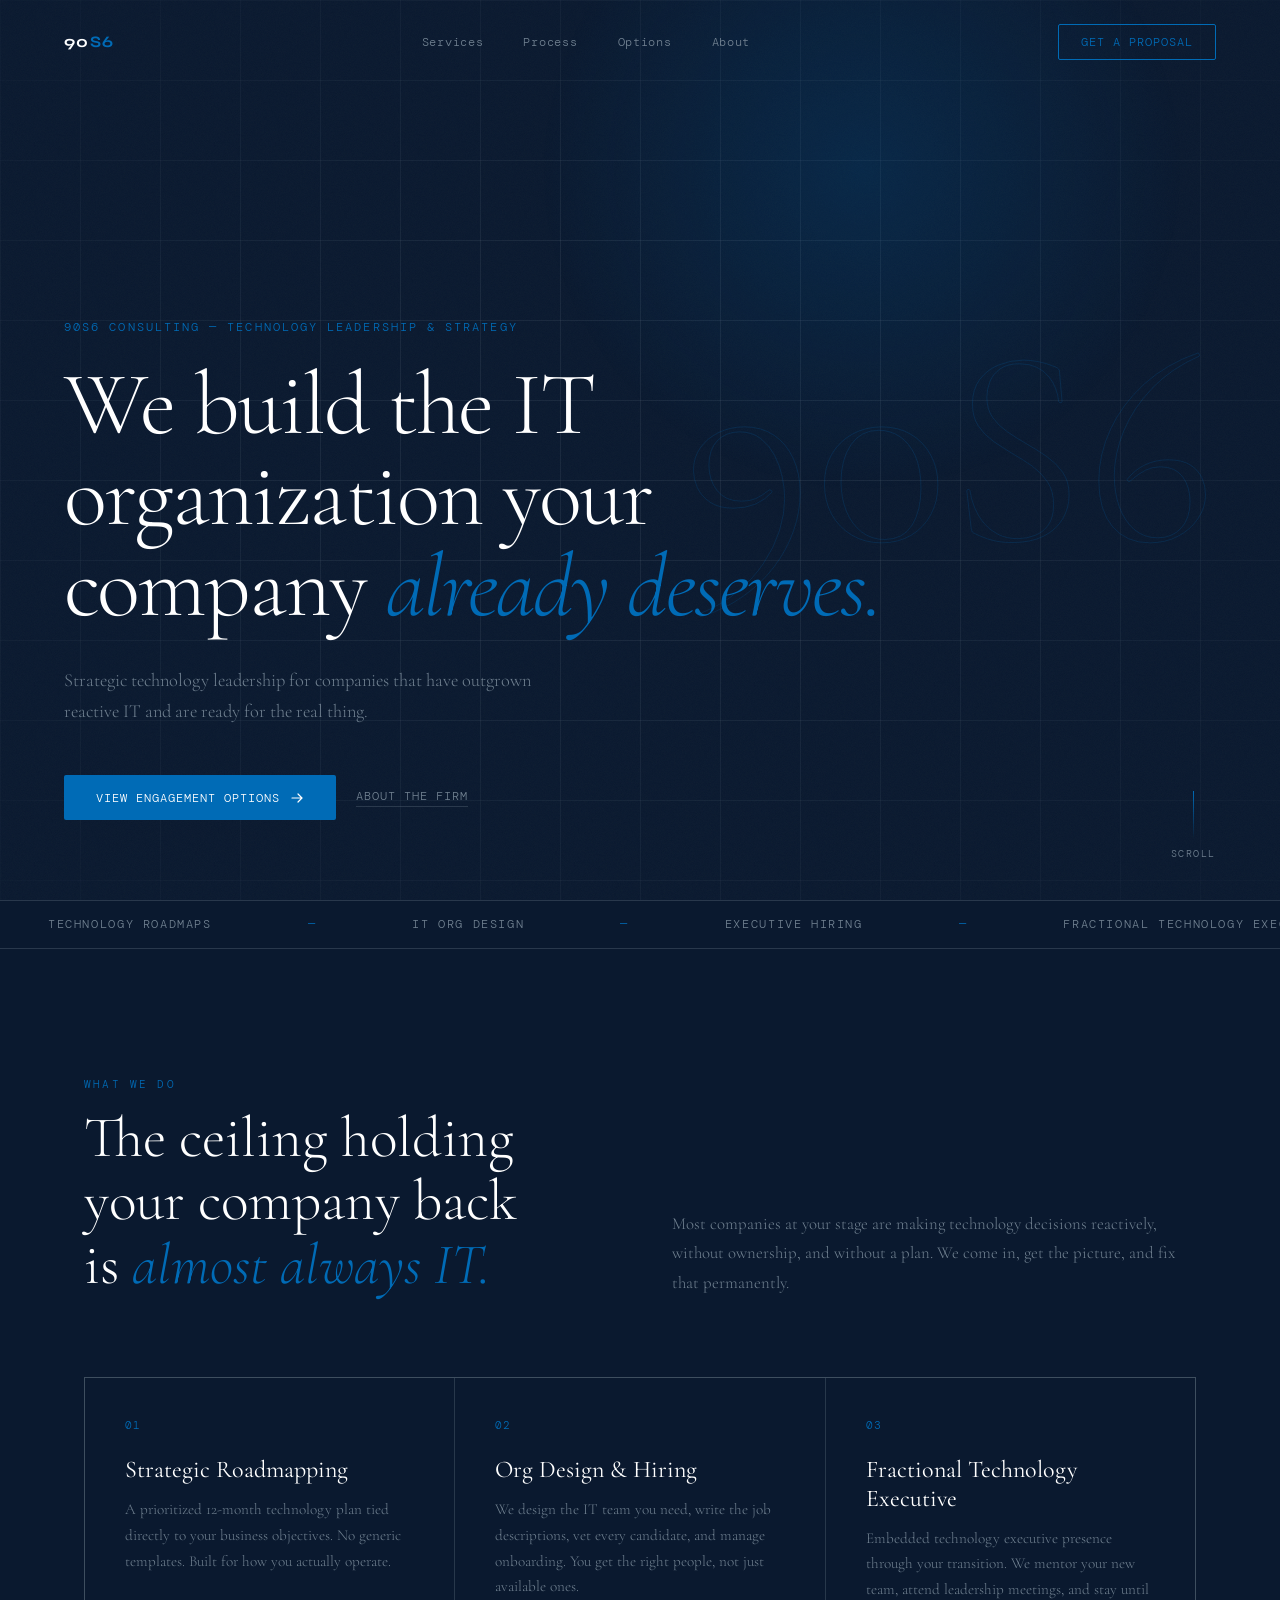
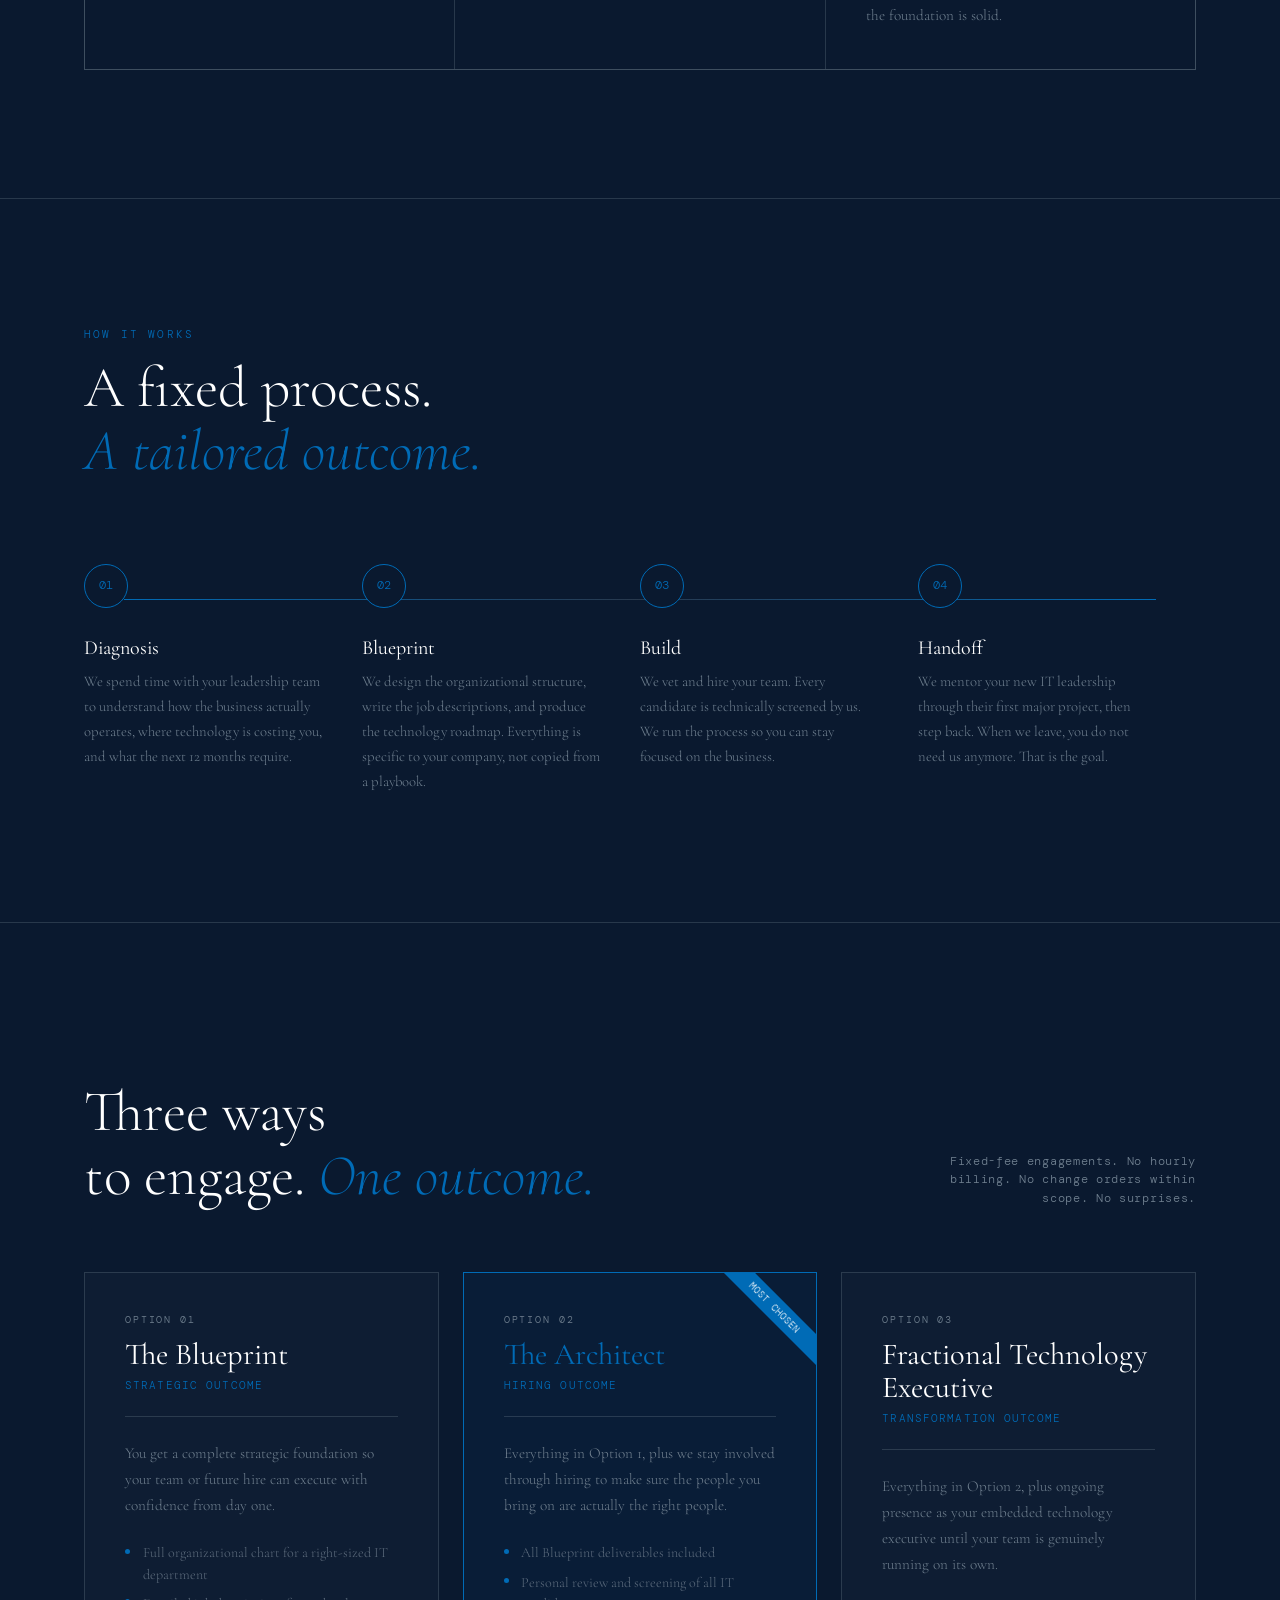
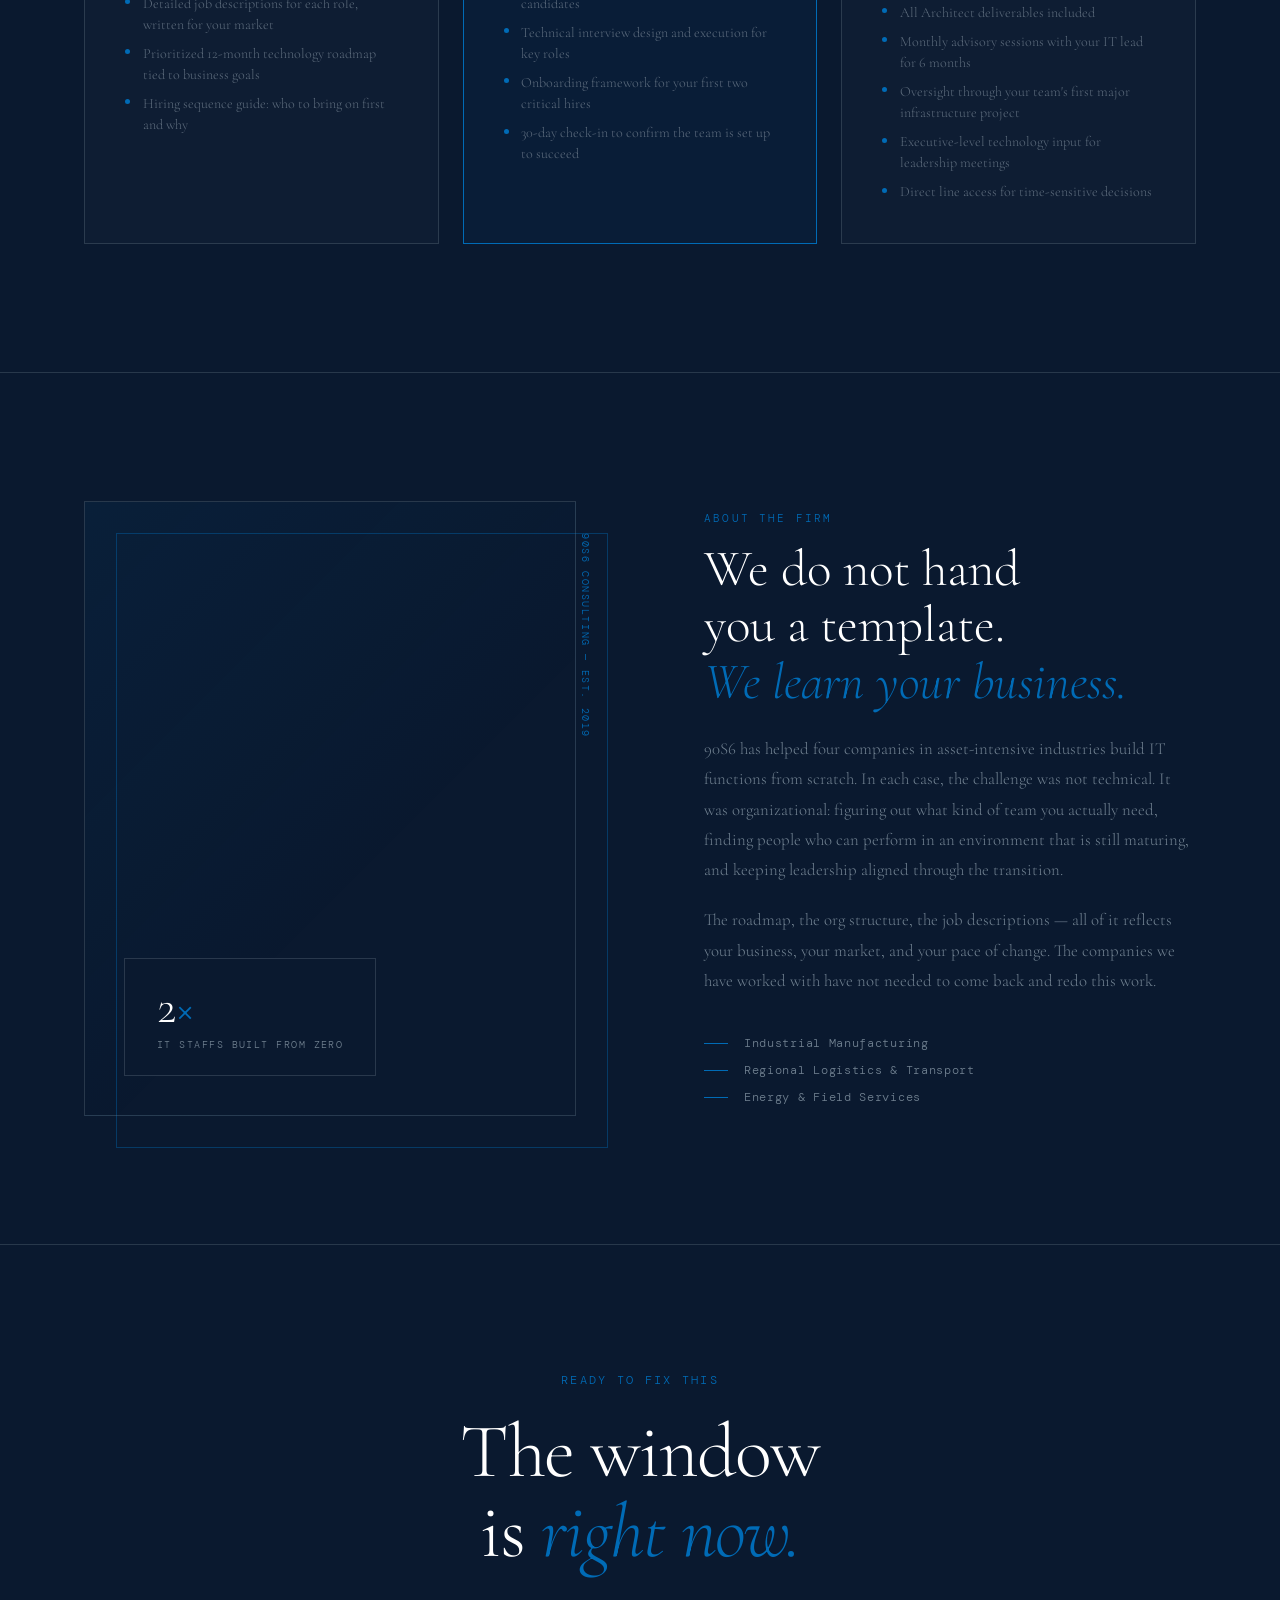
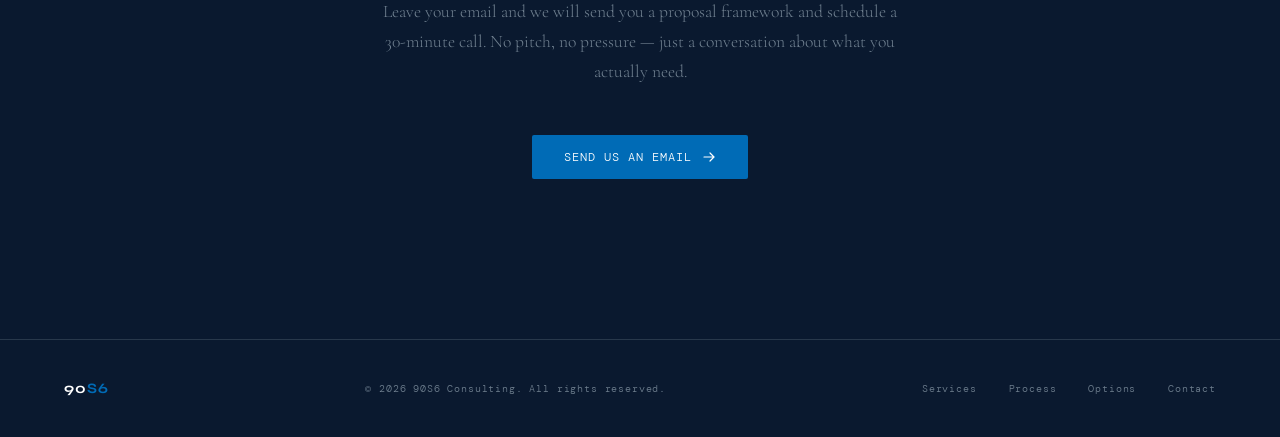
==== index.html @ fb2ef3ec "Refactor titles and fix meta tag URL Updated references from 'Fractional CTO' to 'Fractional Technol" ====
<!DOCTYPE html>

<!--
<html>
  <head>
    <meta http-equiv="refresh" content="0; url=httpsƒ://peter.zaffina.net" />
    <link rel="canonical" href="https://peter.zaffina.net" />
  </head>

-->

<html lang="en">
<head>
<meta charset="UTF-8">
<meta name="viewport" content="width=device-width, initial-scale=1.0">
<title>90S6 Consulting — Technology Leadership & Strategy</title>
<link rel="preconnect" href="https://fonts.googleapis.com">
<link href="https://fonts.googleapis.com/css2?family=Cormorant+Garamond:ital,wght@0,300;0,400;0,500;0,600;1,300;1,400&family=DM+Mono:wght@300;400&family=Syne:wght@400;500;700;800&display=swap" rel="stylesheet">
<style>
/* ── TOKENS ──────────────────────────────────────────────────────── */
:root {
  --midnight:   #0A192F;
  --midnight80: rgba(10,25,47,0.8);
  --honolulu:   #006BB6;
  --honolulu40: rgba(0,107,182,0.4);
  --honolulu15: rgba(0,107,182,0.15);
  --slate:      #708090;
  --slate30:    rgba(112,128,144,0.3);
  --slate15:    rgba(112,128,144,0.15);
  --cloud:      #F5F7FA;
  --white:      #FFFFFF;

  --ff-display: 'Cormorant Garamond', Georgia, serif;
  --ff-ui:      'Syne', sans-serif;
  --ff-mono:    'DM Mono', monospace;

  --easing: cubic-bezier(0.16, 1, 0.3, 1);
  --dur:    0.7s;
}

/* ── RESET ───────────────────────────────────────────────────────── */
*, *::before, *::after { box-sizing: border-box; margin: 0; padding: 0; }
html { scroll-behavior: smooth; font-size: 16px; }
body {
  background: var(--midnight);
  color: var(--cloud);
  font-family: var(--ff-display);
  font-weight: 300;
  overflow-x: hidden;
}
a { color: inherit; text-decoration: none; }
img { display: block; max-width: 100%; }



/* ── NOISE OVERLAY ───────────────────────────────────────────────── */
.noise {
  position: fixed; inset: 0; z-index: 1;
  pointer-events: none;
  opacity: 0.035;
  background-image: url("data:image/svg+xml,%3Csvg viewBox='0 0 256 256' xmlns='http://www.w3.org/2000/svg'%3E%3Cfilter id='n'%3E%3CfeTurbulence type='fractalNoise' baseFrequency='0.9' numOctaves='4' stitchTiles='stitch'/%3E%3C/filter%3E%3Crect width='100%25' height='100%25' filter='url(%23n)'/%3E%3C/svg%3E");
  background-size: 180px;
}

/* ── NAV ─────────────────────────────────────────────────────────── */
nav {
  position: fixed; top: 0; left: 0; right: 0; z-index: 100;
  display: flex; align-items: center; justify-content: space-between;
  padding: 1.5rem 4rem;
  border-bottom: 1px solid transparent;
  transition: background 0.4s, border-color 0.4s, padding 0.4s;
}
nav.scrolled {
  background: rgba(10,25,47,0.95);
  border-color: var(--slate30);
  padding: 1rem 4rem;
  backdrop-filter: blur(12px);
}
.nav-logo {
  font-family: var(--ff-ui);
  font-weight: 700;
  font-size: 1rem;
  letter-spacing: 0.08em;
  color: var(--white);
}
.nav-logo span { color: var(--honolulu); }
.nav-links {
  display: flex; gap: 2.5rem; list-style: none;
  font-family: var(--ff-mono);
  font-size: 0.75rem;
  letter-spacing: 0.06em;
  color: var(--slate);
}
.nav-links a { transition: color 0.2s; }
.nav-links a:hover { color: var(--white); }
.nav-cta {
  font-family: var(--ff-mono);
  font-size: 0.75rem;
  letter-spacing: 0.08em;
  padding: 0.55rem 1.4rem;
  border: 1px solid var(--honolulu);
  color: var(--honolulu);
  border-radius: 2px;
  transition: background 0.2s, color 0.2s;
  
}
.nav-cta:hover { background: var(--honolulu); color: var(--white); }

/* ── HERO ────────────────────────────────────────────────────────── */
#hero {
  position: relative;
  min-height: 100vh;
  display: flex; flex-direction: column;
  justify-content: flex-end;
  padding: 6rem 4rem 5rem;
  overflow: hidden;
}

.hero-grid {
  position: absolute; inset: 0;
  background-image:
    linear-gradient(var(--slate15) 1px, transparent 1px),
    linear-gradient(90deg, var(--slate15) 1px, transparent 1px);
  background-size: 80px 80px;
  mask-image: radial-gradient(ellipse 80% 80% at 50% 50%, black 30%, transparent 100%);
}

.hero-glow {
  position: absolute;
  top: -20%; left: 40%;
  width: 700px; height: 700px;
  background: radial-gradient(circle, rgba(0,107,182,0.18) 0%, transparent 65%);
  pointer-events: none;
}

.hero-number {
  position: absolute;
  top: 50%; right: 4rem;
  transform: translateY(-50%);
  font-family: var(--ff-display);
  font-size: clamp(160px, 22vw, 320px);
  font-weight: 300;
  color: transparent;
  -webkit-text-stroke: 1px rgba(0,107,182,0.2);
  line-height: 1;
  pointer-events: none;
  user-select: none;
}

.hero-tag {
  font-family: var(--ff-mono);
  font-size: 0.72rem;
  letter-spacing: 0.18em;
  color: var(--honolulu);
  margin-bottom: 1.5rem;
  opacity: 0;
  animation: fadeUp 1s var(--easing) 0.2s forwards;
}

.hero-headline {
  font-family: var(--ff-display);
  font-size: clamp(3.2rem, 7vw, 6.5rem);
  font-weight: 300;
  line-height: 1.02;
  letter-spacing: -0.02em;
  color: var(--white);
  max-width: 900px;
  opacity: 0;
  animation: fadeUp 1s var(--easing) 0.4s forwards;
}
.hero-headline em { font-style: italic; color: var(--honolulu); }

.hero-sub {
  margin-top: 2rem;
  font-family: var(--ff-display);
  font-size: 1.15rem;
  font-weight: 300;
  color: var(--slate);
  max-width: 480px;
  line-height: 1.7;
  opacity: 0;
  animation: fadeUp 1s var(--easing) 0.6s forwards;
}

.hero-actions {
  margin-top: 3rem;
  display: flex; gap: 1.25rem; align-items: center;
  opacity: 0;
  animation: fadeUp 1s var(--easing) 0.8s forwards;
}

.btn-primary {
  display: inline-flex; align-items: center; gap: 0.6rem;
  background: var(--honolulu);
  color: var(--white);
  font-family: var(--ff-mono);
  font-size: 0.78rem;
  letter-spacing: 0.08em;
  padding: 0.9rem 2rem;
  border-radius: 2px;
  transition: background 0.2s, transform 0.2s;
  
}
.btn-primary:hover { background: #0080d6; transform: translateY(-1px); }
.btn-secondary {
  font-family: var(--ff-mono);
  font-size: 0.78rem;
  letter-spacing: 0.08em;
  color: var(--slate);
  border-bottom: 1px solid var(--slate30);
  padding-bottom: 2px;
  transition: color 0.2s, border-color 0.2s;
  
}
.btn-secondary:hover { color: var(--white); border-color: var(--white); }

.hero-scroll {
  position: absolute;
  bottom: 2.5rem; right: 4rem;
  display: flex; flex-direction: column; align-items: center; gap: 0.5rem;
  font-family: var(--ff-mono);
  font-size: 0.65rem;
  letter-spacing: 0.15em;
  color: var(--slate);
  opacity: 0;
  animation: fadeUp 1s var(--easing) 1.2s forwards;
}
.scroll-line {
  width: 1px; height: 48px;
  background: linear-gradient(to bottom, var(--honolulu), transparent);
  animation: scrollPulse 2s ease-in-out infinite;
}

/* ── MARQUEE ─────────────────────────────────────────────────────── */
.marquee-section {
  border-top: 1px solid var(--slate30);
  border-bottom: 1px solid var(--slate30);
  overflow: hidden;
  padding: 1rem 0;
}
.marquee-track {
  display: flex; gap: 0;
  white-space: nowrap;
  animation: marquee 28s linear infinite;
}
.marquee-track span {
  font-family: var(--ff-mono);
  font-size: 0.72rem;
  letter-spacing: 0.14em;
  color: var(--slate);
  padding: 0 3rem;
}
.marquee-track span.accent { color: var(--honolulu); }

/* ── SECTIONS SHARED ─────────────────────────────────────────────── */
section { position: relative; z-index: 2; }
.container { max-width: 1240px; margin: 0 auto; padding: 0 4rem; }

.section-label {
  font-family: var(--ff-mono);
  font-size: 0.68rem;
  letter-spacing: 0.2em;
  color: var(--honolulu);
  margin-bottom: 1rem;
}

/* ── WHAT WE DO ──────────────────────────────────────────────────── */
#services {
  padding: 8rem 0;
}
.services-header {
  display: grid;
  grid-template-columns: 1fr 1fr;
  gap: 4rem;
  align-items: end;
  margin-bottom: 5rem;
}
.services-title {
  font-family: var(--ff-display);
  font-size: clamp(2.4rem, 4.5vw, 3.8rem);
  font-weight: 300;
  line-height: 1.1;
  color: var(--white);
}
.services-title em { font-style: italic; color: var(--honolulu); }
.services-desc {
  font-size: 1.05rem;
  line-height: 1.75;
  color: var(--slate);
  align-self: end;
}

.services-grid {
  display: grid;
  grid-template-columns: repeat(3, 1fr);
  gap: 1px;
  background: var(--slate30);
  border: 1px solid var(--slate30);
}
.service-card {
  background: var(--midnight);
  padding: 2.5rem;
  position: relative;
  overflow: hidden;
  transition: background 0.3s;
}
.service-card::before {
  content: '';
  position: absolute; top: 0; left: 0; right: 0;
  height: 2px;
  background: var(--honolulu);
  transform: scaleX(0);
  transform-origin: left;
  transition: transform 0.4s var(--easing);
}
.service-card:hover::before { transform: scaleX(1); }
.service-card:hover { background: rgba(0,107,182,0.05); }
.service-num {
  font-family: var(--ff-mono);
  font-size: 0.68rem;
  color: var(--honolulu);
  letter-spacing: 0.1em;
  margin-bottom: 1.5rem;
}
.service-name {
  font-family: var(--ff-display);
  font-size: 1.5rem;
  font-weight: 400;
  color: var(--white);
  margin-bottom: 0.75rem;
  line-height: 1.2;
}
.service-desc {
  font-size: 0.95rem;
  line-height: 1.7;
  color: var(--slate);
}

/* ── HOW IT WORKS ────────────────────────────────────────────────── */
#process {
  padding: 8rem 0;
  border-top: 1px solid var(--slate30);
}
.process-header {
  margin-bottom: 5rem;
}
.process-title {
  font-family: var(--ff-display);
  font-size: clamp(2.4rem, 4.5vw, 3.8rem);
  font-weight: 300;
  color: var(--white);
  line-height: 1.1;
  max-width: 640px;
}
.process-title em { font-style: italic; color: var(--honolulu); }

.process-steps {
  display: grid;
  grid-template-columns: repeat(4, 1fr);
  gap: 0;
  position: relative;
}
.process-steps::before {
  content: '';
  position: absolute;
  top: 2.2rem; left: 2.5rem; right: 2.5rem;
  height: 1px;
  background: linear-gradient(90deg, var(--honolulu), var(--slate30), var(--honolulu));
  z-index: 0;
}
.step {
  padding: 0 2.5rem 0 0;
  position: relative;
  z-index: 1;
}
.step-dot {
  width: 44px; height: 44px;
  border-radius: 50%;
  border: 1px solid var(--honolulu);
  background: var(--midnight);
  display: flex; align-items: center; justify-content: center;
  font-family: var(--ff-mono);
  font-size: 0.72rem;
  color: var(--honolulu);
  margin-bottom: 1.75rem;
  transition: background 0.3s, color 0.3s;
}
.step:hover .step-dot { background: var(--honolulu); color: var(--white); }
.step-name {
  font-family: var(--ff-display);
  font-size: 1.25rem;
  font-weight: 400;
  color: var(--white);
  margin-bottom: 0.6rem;
}
.step-desc {
  font-size: 0.92rem;
  line-height: 1.7;
  color: var(--slate);
}

/* ── PROPOSAL OPTIONS ────────────────────────────────────────────── */
#options {
  padding: 8rem 0;
  border-top: 1px solid var(--slate30);
}
.options-header {
  display: flex; justify-content: space-between; align-items: end;
  margin-bottom: 4rem;
}
.options-title {
  font-family: var(--ff-display);
  font-size: clamp(2.4rem, 4.5vw, 3.8rem);
  font-weight: 300;
  color: var(--white);
  line-height: 1.1;
}
.options-title em { font-style: italic; color: var(--honolulu); }
.options-note {
  font-family: var(--ff-mono);
  font-size: 0.72rem;
  color: var(--slate);
  letter-spacing: 0.06em;
  max-width: 280px;
  text-align: right;
  line-height: 1.6;
}

.options-grid {
  display: grid;
  grid-template-columns: repeat(3, 1fr);
  gap: 1.5rem;
}
.option-card {
  background: rgba(255,255,255,0.02);
  border: 1px solid var(--slate30);
  padding: 2.5rem;
  position: relative;
  overflow: hidden;
  display: flex; flex-direction: column;
  transition: border-color 0.3s, transform 0.3s;
}
.option-card:hover { transform: translateY(-4px); }
.option-card.featured {
  border-color: var(--honolulu);
  background: rgba(0,107,182,0.06);
}
.option-card.featured::after {
  content: 'MOST CHOSEN';
  position: absolute;
  top: 1.5rem; right: -2.5rem;
  background: var(--honolulu);
  color: var(--white);
  font-family: var(--ff-mono);
  font-size: 0.58rem;
  letter-spacing: 0.12em;
  padding: 0.3rem 3rem;
  transform: rotate(45deg);
}
.option-tier {
  font-family: var(--ff-mono);
  font-size: 0.65rem;
  letter-spacing: 0.18em;
  color: var(--slate);
  margin-bottom: 0.75rem;
}
.option-name {
  font-family: var(--ff-display);
  font-size: 1.9rem;
  font-weight: 400;
  color: var(--white);
  margin-bottom: 0.4rem;
  line-height: 1.1;
}
.option-card.featured .option-name { color: var(--honolulu); }
.option-outcome {
  font-family: var(--ff-mono);
  font-size: 0.7rem;
  letter-spacing: 0.1em;
  color: var(--honolulu);
  margin-bottom: 1.5rem;
  padding-bottom: 1.5rem;
  border-bottom: 1px solid var(--slate30);
}
.option-desc {
  font-size: 0.95rem;
  line-height: 1.7;
  color: var(--slate);
  margin-bottom: 1.5rem;
}
.option-deliverables {
  list-style: none;
  display: flex; flex-direction: column; gap: 0.5rem;
  flex: 1;
}
.option-deliverables li {
  font-size: 0.88rem;
  color: rgba(112,128,144,0.8);
  padding-left: 1.1rem;
  position: relative;
  line-height: 1.5;
}
.option-deliverables li::before {
  content: '';
  position: absolute; left: 0; top: 0.45em;
  width: 5px; height: 5px;
  border-radius: 50%;
  background: var(--honolulu);
}
.option-price {
  margin-top: 2rem;
  padding-top: 1.5rem;
  border-top: 1px solid var(--slate30);
  font-family: var(--ff-display);
  font-size: 2rem;
  font-weight: 300;
  color: var(--white);
}
.option-price .currency {
  font-size: 1rem;
  color: var(--slate);
  vertical-align: top;
  margin-top: 0.5rem;
  display: inline-block;
}

/* ── ABOUT ───────────────────────────────────────────────────────── */
#about {
  padding: 8rem 0;
  border-top: 1px solid var(--slate30);
}
.about-inner {
  display: grid;
  grid-template-columns: 1fr 1fr;
  gap: 8rem;
  align-items: center;
}
.about-visual {
  position: relative;
  aspect-ratio: 4/5;
}
.about-rect {
  position: absolute;
  border: 1px solid var(--slate30);
}
.about-rect:nth-child(1) {
  inset: 0;
  background: linear-gradient(135deg, rgba(0,107,182,0.08) 0%, transparent 60%);
}
.about-rect:nth-child(2) {
  top: 2rem; left: 2rem; right: -2rem; bottom: -2rem;
  border-color: var(--honolulu40);
  z-index: -1;
}
.about-stat-block {
  position: absolute;
  bottom: 2.5rem; left: 2.5rem;
  background: var(--midnight);
  border: 1px solid var(--slate30);
  padding: 1.5rem 2rem;
}
.about-stat-num {
  font-family: var(--ff-display);
  font-size: 3rem;
  font-weight: 300;
  color: var(--white);
  line-height: 1;
}
.about-stat-num span { color: var(--honolulu); }
.about-stat-label {
  font-family: var(--ff-mono);
  font-size: 0.65rem;
  letter-spacing: 0.14em;
  color: var(--slate);
  margin-top: 0.4rem;
}
.about-mono-label {
  position: absolute;
  top: 2rem; right: -1rem;
  font-family: var(--ff-mono);
  font-size: 0.62rem;
  letter-spacing: 0.16em;
  color: var(--honolulu);
  writing-mode: vertical-rl;
  text-orientation: mixed;
}
.about-title {
  font-family: var(--ff-display);
  font-size: clamp(2.4rem, 4vw, 3.4rem);
  font-weight: 300;
  color: var(--white);
  line-height: 1.1;
  margin-bottom: 1.5rem;
}
.about-title em { font-style: italic; color: var(--honolulu); }
.about-body {
  font-size: 1.05rem;
  line-height: 1.8;
  color: var(--slate);
  margin-bottom: 1.25rem;
}
.about-credentials {
  margin-top: 2.5rem;
  display: flex; flex-direction: column; gap: 0.75rem;
}
.credential {
  display: flex; align-items: center; gap: 1rem;
  font-family: var(--ff-mono);
  font-size: 0.72rem;
  letter-spacing: 0.06em;
  color: var(--slate);
}
.credential::before {
  content: '';
  display: inline-block;
  width: 24px; height: 1px;
  background: var(--honolulu);
  flex-shrink: 0;
}

/* ── TESTIMONIAL ─────────────────────────────────────────────────── */
#proof {
  padding: 8rem 0;
  border-top: 1px solid var(--slate30);
  background: linear-gradient(180deg, transparent 0%, rgba(0,107,182,0.04) 50%, transparent 100%);
}
.quote-block {
  max-width: 860px; margin: 0 auto;
  text-align: center;
}
.quote-mark {
  font-family: var(--ff-display);
  font-size: 6rem;
  line-height: 0.6;
  color: var(--honolulu40);
  margin-bottom: 1.5rem;
}
.quote-text {
  font-family: var(--ff-display);
  font-size: clamp(1.5rem, 3vw, 2.2rem);
  font-weight: 300;
  font-style: italic;
  color: var(--white);
  line-height: 1.45;
  margin-bottom: 2rem;
}
.quote-attr {
  font-family: var(--ff-mono);
  font-size: 0.72rem;
  letter-spacing: 0.14em;
  color: var(--slate);
}
.quote-attr span { color: var(--honolulu); }

/* ── CTA ─────────────────────────────────────────────────────────── */
#contact {
  padding: 8rem 0 10rem;
  border-top: 1px solid var(--slate30);
  text-align: center;
}
.cta-eyebrow {
  font-family: var(--ff-mono);
  font-size: 0.72rem;
  letter-spacing: 0.2em;
  color: var(--honolulu);
  margin-bottom: 1.5rem;
}
.cta-title {
  font-family: var(--ff-display);
  font-size: clamp(3rem, 6vw, 5.5rem);
  font-weight: 300;
  color: var(--white);
  line-height: 1.05;
  margin-bottom: 1.5rem;
  letter-spacing: -0.02em;
}
.cta-title em { font-style: italic; color: var(--honolulu); }
.cta-sub {
  font-size: 1.1rem;
  color: var(--slate);
  line-height: 1.7;
  max-width: 520px;
  margin: 0 auto 3rem;
}

/* ── FOOTER ──────────────────────────────────────────────────────── */
footer {
  border-top: 1px solid var(--slate30);
  padding: 2.5rem 4rem;
  display: flex; align-items: center; justify-content: space-between;
  position: relative; z-index: 2;
}
.footer-logo {
  font-family: var(--ff-ui);
  font-weight: 700;
  font-size: 0.9rem;
  letter-spacing: 0.08em;
  color: var(--white);
}
.footer-logo span { color: var(--honolulu); }
.footer-copy {
  font-family: var(--ff-mono);
  font-size: 0.65rem;
  letter-spacing: 0.08em;
  color: var(--slate);
}
.footer-links {
  display: flex; gap: 2rem; list-style: none;
  font-family: var(--ff-mono);
  font-size: 0.65rem;
  letter-spacing: 0.08em;
  color: var(--slate);
}
.footer-links a { transition: color 0.2s; }
.footer-links a:hover { color: var(--white); }

/* ── ANIMATIONS ──────────────────────────────────────────────────── */
@keyframes fadeUp {
  from { opacity: 0; transform: translateY(24px); }
  to   { opacity: 1; transform: translateY(0); }
}
@keyframes marquee {
  from { transform: translateX(0); }
  to   { transform: translateX(-50%); }
}
@keyframes scrollPulse {
  0%, 100% { opacity: 1; transform: scaleY(1); }
  50%       { opacity: 0.4; transform: scaleY(0.7); }
}

/* ── REVEAL ON SCROLL ────────────────────────────────────────────── */
.reveal {
  opacity: 0;
  transform: translateY(32px);
  transition: opacity 0.8s var(--easing), transform 0.8s var(--easing);
}
.reveal.visible { opacity: 1; transform: none; }
.reveal-delay-1 { transition-delay: 0.1s; }
.reveal-delay-2 { transition-delay: 0.2s; }
.reveal-delay-3 { transition-delay: 0.3s; }
.reveal-delay-4 { transition-delay: 0.4s; }

/* ── RESPONSIVE ──────────────────────────────────────────────────── */
@media (max-width: 900px) {
  nav { padding: 1.25rem 2rem; }
  nav.scrolled { padding: 0.9rem 2rem; }
  .nav-links { display: none; }
  #hero { padding: 0 2rem 4rem; }
  .hero-number { display: none; }
  .container { padding: 0 2rem; }
  .services-header { grid-template-columns: 1fr; gap: 2rem; }
  .services-grid { grid-template-columns: 1fr; }
  .process-steps { grid-template-columns: 1fr 1fr; gap: 3rem; }
  .process-steps::before { display: none; }
  .options-grid { grid-template-columns: 1fr; }
  .options-header { flex-direction: column; align-items: start; gap: 1rem; }
  .options-note { text-align: left; }
  .about-inner { grid-template-columns: 1fr; gap: 4rem; }
  .about-visual { display: none; }
  footer { flex-direction: column; gap: 1.5rem; text-align: center; padding: 2rem; }
  .footer-links { flex-wrap: wrap; justify-content: center; }
}
</style>
</head>
<body>

<div class="noise"></div>

<!-- NAV -->
<nav id="nav">
  <div class="nav-logo">90<span>S6</span></div>
  <ul class="nav-links">
    <li><a href="#services">Services</a></li>
    <li><a href="#process">Process</a></li>
    <li><a href="#options">Options</a></li>
    <li><a href="#about">About</a></li>
  </ul>
  <a href="#contact" class="nav-cta">GET A PROPOSAL</a>
</nav>

<!-- HERO -->
<section id="hero">
  <div class="hero-grid"></div>
  <div class="hero-glow"></div>
  <div class="hero-number">90S6</div>

  <p class="hero-tag">90S6 CONSULTING — TECHNOLOGY LEADERSHIP & STRATEGY</p>
  <h1 class="hero-headline">
    We build the IT<br>
    organization your<br>
    company <em>already deserves.</em>
  </h1>
  <p class="hero-sub">
    Strategic technology leadership for companies that have outgrown reactive IT and are ready for the real thing.
  </p>
  <div class="hero-actions">
    <a href="#options" class="btn-primary">
      VIEW ENGAGEMENT OPTIONS
      <svg width="14" height="14" viewBox="0 0 14 14" fill="none"><path d="M2 7h10M8 3l4 4-4 4" stroke="currentColor" stroke-width="1.2" stroke-linecap="round"/></svg>
    </a>
    <a href="#about" class="btn-secondary">ABOUT THE FIRM</a>
  </div>

  <div class="hero-scroll">
    <div class="scroll-line"></div>
    SCROLL
  </div>
</section>

<!-- MARQUEE -->
<div class="marquee-section">
  <div class="marquee-track" id="marquee">
    <span>TECHNOLOGY ROADMAPS</span>
    <span class="accent">—</span>
    <span>IT ORG DESIGN</span>
    <span class="accent">—</span>
    <span>EXECUTIVE HIRING</span>
    <span class="accent">—</span>
    <span>FRACTIONAL TECHNOLOGY EXECUTIVE</span>
    <span class="accent">—</span>
    <span>TEAM MENTORSHIP</span>
    <span class="accent">—</span>
    <span>INFRASTRUCTURE OVERSIGHT</span>
    <span class="accent">—</span>
    <span>TECHNOLOGY ROADMAPS</span>
    <span class="accent">—</span>
    <span>IT ORG DESIGN</span>
    <span class="accent">—</span>
    <span>EXECUTIVE HIRING</span>
    <span class="accent">—</span>
    <span>FRACTIONAL TECHNOLOGY EXECUTIVE</span>
    <span class="accent">—</span>
    <span>TEAM MENTORSHIP</span>
    <span class="accent">—</span>
    <span>INFRASTRUCTURE OVERSIGHT</span>
    <span class="accent">—</span>
  </div>
</div>

<!-- SERVICES -->
<section id="services">
  <div class="container">
    <div class="services-header">
      <div>
        <p class="section-label reveal">WHAT WE DO</p>
        <h2 class="services-title reveal reveal-delay-1">
          The ceiling holding<br>your company back<br>is <em>almost always IT.</em>
        </h2>
      </div>
      <p class="services-desc reveal reveal-delay-2">
        Most companies at your stage are making technology decisions reactively, without ownership, and without a plan. We come in, get the picture, and fix that permanently.
      </p>
    </div>

    <div class="services-grid">
      <div class="service-card reveal">
        <div class="service-num">01</div>
        <div class="service-name">Strategic Roadmapping</div>
        <p class="service-desc">A prioritized 12-month technology plan tied directly to your business objectives. No generic templates. Built for how you actually operate.</p>
      </div>
      <div class="service-card reveal reveal-delay-1">
        <div class="service-num">02</div>
        <div class="service-name">Org Design & Hiring</div>
        <p class="service-desc">We design the IT team you need, write the job descriptions, vet every candidate, and manage onboarding. You get the right people, not just available ones.</p>
      </div>
      <div class="service-card reveal reveal-delay-2">
        <div class="service-num">03</div>
        <div class="service-name">Fractional Technology Executive</div>
        <p class="service-desc">Embedded technology executive presence through your transition. We mentor your new team, attend leadership meetings, and stay until the foundation is solid.</p>
      </div>
    </div>
  </div>
</section>

<!-- PROCESS -->
<section id="process">
  <div class="container">
    <div class="process-header">
      <p class="section-label reveal">HOW IT WORKS</p>
      <h2 class="process-title reveal reveal-delay-1">
        A fixed process.<br><em>A tailored outcome.</em>
      </h2>
    </div>

    <div class="process-steps">
      <div class="step reveal">
        <div class="step-dot">01</div>
        <div class="step-name">Diagnosis</div>
        <p class="step-desc">We spend time with your leadership team to understand how the business actually operates, where technology is costing you, and what the next 12 months require.</p>
      </div>
      <div class="step reveal reveal-delay-1">
        <div class="step-dot">02</div>
        <div class="step-name">Blueprint</div>
        <p class="step-desc">We design the organizational structure, write the job descriptions, and produce the technology roadmap. Everything is specific to your company, not copied from a playbook.</p>
      </div>
      <div class="step reveal reveal-delay-2">
        <div class="step-dot">03</div>
        <div class="step-name">Build</div>
        <p class="step-desc">We vet and hire your team. Every candidate is technically screened by us. We run the process so you can stay focused on the business.</p>
      </div>
      <div class="step reveal reveal-delay-3">
        <div class="step-dot">04</div>
        <div class="step-name">Handoff</div>
        <p class="step-desc">We mentor your new IT leadership through their first major project, then step back. When we leave, you do not need us anymore. That is the goal.</p>
      </div>
    </div>
  </div>
</section>

<!-- OPTIONS -->
<section id="options">
  <div class="container">
    <div class="options-header">
      <div>
        <p class="section-label reveal">ENGAGEMENT OPTIONS</p>
        <h2 class="options-title reveal reveal-delay-1">
          Three ways<br>to engage. <em>One outcome.</em>
        </h2>
      </div>
      <p class="options-note reveal reveal-delay-2">
        Fixed-fee engagements. No hourly billing. No change orders within scope. No surprises.
      </p>
    </div>

    <div class="options-grid">
      <div class="option-card reveal">
        <div class="option-tier">OPTION 01</div>
        <div class="option-name">The Blueprint</div>
        <div class="option-outcome">STRATEGIC OUTCOME</div>
        <p class="option-desc">You get a complete strategic foundation so your team or future hire can execute with confidence from day one.</p>
        <ul class="option-deliverables">
          <li>Full organizational chart for a right-sized IT department</li>
          <li>Detailed job descriptions for each role, written for your market</li>
          <li>Prioritized 12-month technology roadmap tied to business goals</li>
          <li>Hiring sequence guide: who to bring on first and why</li>
        </ul>
        <!-- <div class="option-price"><span class="currency"></span>Varies</div> -->
      </div>

      <div class="option-card featured reveal reveal-delay-1">
        <div class="option-tier">OPTION 02</div>
        <div class="option-name">The Architect</div>
        <div class="option-outcome">HIRING OUTCOME</div>
        <p class="option-desc">Everything in Option 1, plus we stay involved through hiring to make sure the people you bring on are actually the right people.</p>
        <ul class="option-deliverables">
          <li>All Blueprint deliverables included</li>
          <li>Personal review and screening of all IT candidates</li>
          <li>Technical interview design and execution for key roles</li>
          <li>Onboarding framework for your first two critical hires</li>
          <li>30-day check-in to confirm the team is set up to succeed</li>
        </ul>
      <!--  <div class="option-price"><span class="currency"></span>Varies</div> -->
      </div>

      <div class="option-card reveal reveal-delay-2">
        <div class="option-tier">OPTION 03</div>
        <div class="option-name">Fractional Technology Executive</div>
        <div class="option-outcome">TRANSFORMATION OUTCOME</div>
        <p class="option-desc">Everything in Option 2, plus ongoing presence as your embedded technology executive until your team is genuinely running on its own.</p>
        <ul class="option-deliverables">
          <li>All Architect deliverables included</li>
          <li>Monthly advisory sessions with your IT lead for 6 months</li>
          <li>Oversight through your team's first major infrastructure project</li>
          <li>Executive-level technology input for leadership meetings</li>
          <li>Direct line access for time-sensitive decisions</li>
        </ul>
       <!-- <div class="option-price"><span class="currency"></span>Varies</div> -->
      </div>
    </div>
  </div>
</section>

<!-- ABOUT -->
<section id="about">
  <div class="container">
    <div class="about-inner">
      <div class="about-visual reveal">
        <div class="about-rect"></div>
        <div class="about-rect"></div>
        <div class="about-stat-block">
          <div class="about-stat-num">2<span>×</span></div>
          <div class="about-stat-label">IT STAFFS BUILT FROM ZERO</div>
        </div>
        <div class="about-mono-label">90S6 CONSULTING — EST. 2019</div>
      </div>
      <div>
        <p class="section-label reveal">ABOUT THE FIRM</p>
        <h2 class="about-title reveal reveal-delay-1">
          We do not hand<br>you a template.<br>
          <em>We learn your business.</em>
        </h2>
        <p class="about-body reveal reveal-delay-2">
          90S6 has helped four companies in asset-intensive industries build IT functions from scratch. In each case, the challenge was not technical. It was organizational: figuring out what kind of team you actually need, finding people who can perform in an environment that is still maturing, and keeping leadership aligned through the transition.
        </p>
        <p class="about-body reveal reveal-delay-2">
          The roadmap, the org structure, the job descriptions — all of it reflects your business, your market, and your pace of change. The companies we have worked with have not needed to come back and redo this work.
        </p>
        <div class="about-credentials reveal reveal-delay-3">
          <div class="credential">Industrial Manufacturing</div>
          <div class="credential">Regional Logistics & Transport</div>
          <div class="credential">Energy & Field Services</div>
        </div>
      </div>
    </div>
  </div>
</section>

<!-- TESTIMONIAL -->
<!--
<section id="proof">
  <div class="container">
    <div class="quote-block reveal">
      <div class="quote-mark">"</div>
      <p class="quote-text">
        We had been talking about fixing our IT situation for three years. 90S6 came in, gave us a plan we could actually execute, hired the right people, and was gone before we needed them to be. That is exactly what good consulting looks like.
      </p>
      <p class="quote-attr">— CEO, Regional Agricultural Supply Company / <span>Option 2 Client</span></p>
    </div>
  </div>
</section>
  -->

<!-- CTA -->
<section id="contact">
  <div class="container">
    <p class="cta-eyebrow reveal">READY TO FIX THIS</p>
    <h2 class="cta-title reveal reveal-delay-1">
      The window<br>is <em>right now.</em>
    </h2>
    <p class="cta-sub reveal reveal-delay-2">
      Leave your email and we will send you a proposal framework and schedule a 30-minute call. No pitch, no pressure — just a conversation about what you actually need.
    </p>
    <a href="mailto:inquiry@90s6.com" class="btn-primary reveal reveal-delay-3">
      SEND US AN EMAIL
      <svg width="14" height="14" viewBox="0 0 14 14" fill="none"><path d="M2 7h10M8 3l4 4-4 4" stroke="currentColor" stroke-width="1.2" stroke-linecap="round"/></svg>
    </a>
  </div>
</section>

<!-- FOOTER -->
<footer>
  <div class="footer-logo">90<span>S6</span></div>
  <p class="footer-copy">© 2026 90S6 Consulting. All rights reserved.</p>
  <ul class="footer-links">
    <li><a href="#services">Services</a></li>
    <li><a href="#process">Process</a></li>
    <li><a href="#options">Options</a></li>
    <li><a href="#contact">Contact</a></li>
  </ul>
</footer>

<script>
// ── NAV SCROLL ───────────────────────────────────────────────────
const nav = document.getElementById('nav');
window.addEventListener('scroll', () => {
  nav.classList.toggle('scrolled', window.scrollY > 60);
}, { passive: true });

// ── REVEAL ON SCROLL ─────────────────────────────────────────────
const revealEls = document.querySelectorAll('.reveal');
const observer = new IntersectionObserver(entries => {
  entries.forEach(entry => {
    if (entry.isIntersecting) {
      entry.target.classList.add('visible');
      observer.unobserve(entry.target);
    }
  });
}, { threshold: 0.12, rootMargin: '0px 0px -40px 0px' });
revealEls.forEach(el => observer.observe(el));

// ── HERO PARALLAX ─────────────────────────────────────────────────
const heroNum = document.querySelector('.hero-number');
const heroGlow = document.querySelector('.hero-glow');
window.addEventListener('scroll', () => {
  const y = window.scrollY;
  if (heroNum) heroNum.style.transform = `translateY(calc(-50% + ${y * 0.15}px))`;
  if (heroGlow) heroGlow.style.transform = `translateY(${y * 0.08}px)`;
}, { passive: true });

// ── OPTION CARD SUBTLE GLOW ON HOVER ─────────────────────────────
document.querySelectorAll('.option-card').forEach(card => {
  card.addEventListener('mousemove', e => {
    const rect = card.getBoundingClientRect();
    const x = ((e.clientX - rect.left) / rect.width  * 100).toFixed(1);
    const y = ((e.clientY - rect.top)  / rect.height * 100).toFixed(1);
    card.style.background = `radial-gradient(circle at ${x}% ${y}%, rgba(0,107,182,0.1) 0%, rgba(255,255,255,0.02) 60%)`;
  });
  card.addEventListener('mouseleave', () => {
    card.style.background = card.classList.contains('featured')
      ? 'rgba(0,107,182,0.06)'
      : 'rgba(255,255,255,0.02)';
  });
});

// ── SMOOTH ANCHOR SCROLL ──────────────────────────────────────────
document.querySelectorAll('a[href^="#"]').forEach(link => {
  link.addEventListener('click', e => {
    const target = document.querySelector(link.getAttribute('href'));
    if (target) {
      e.preventDefault();
      target.scrollIntoView({ behavior: 'smooth', block: 'start' });
    }
  });
});
</script>
</body>
</html>
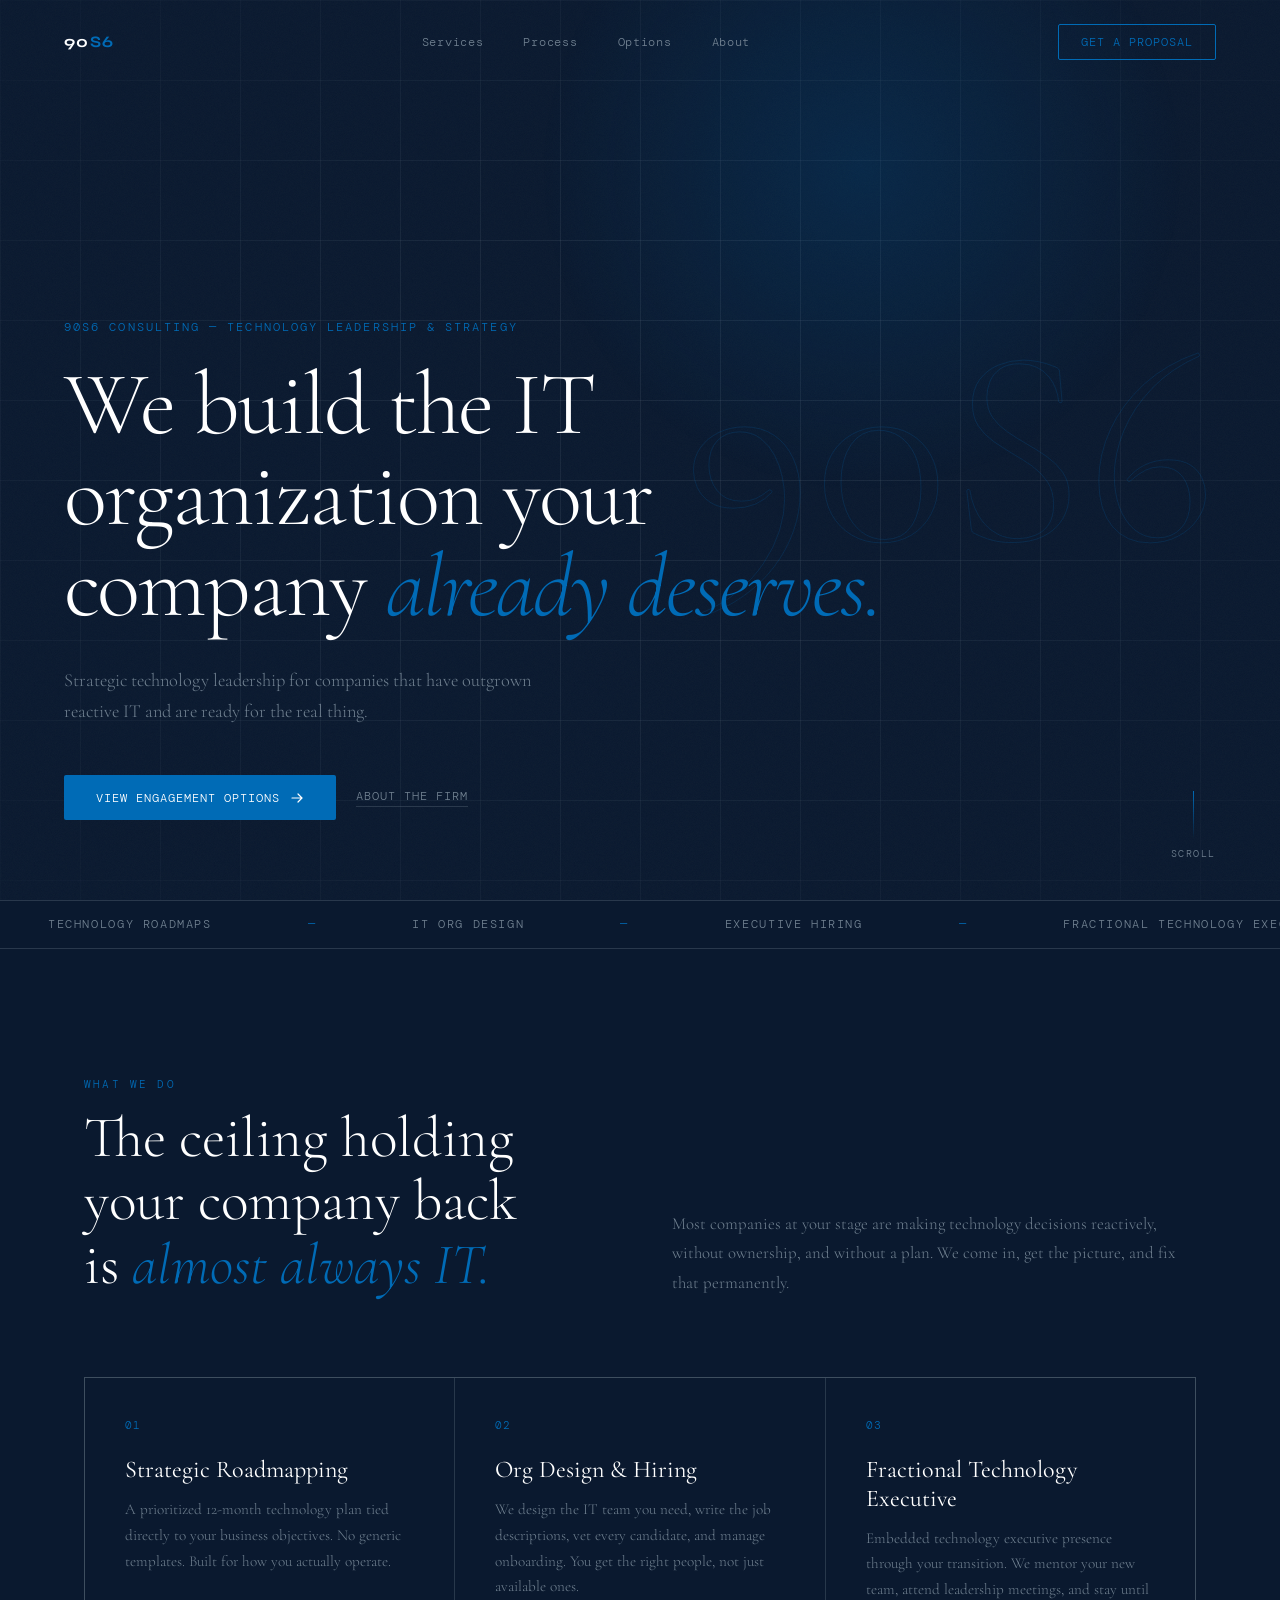
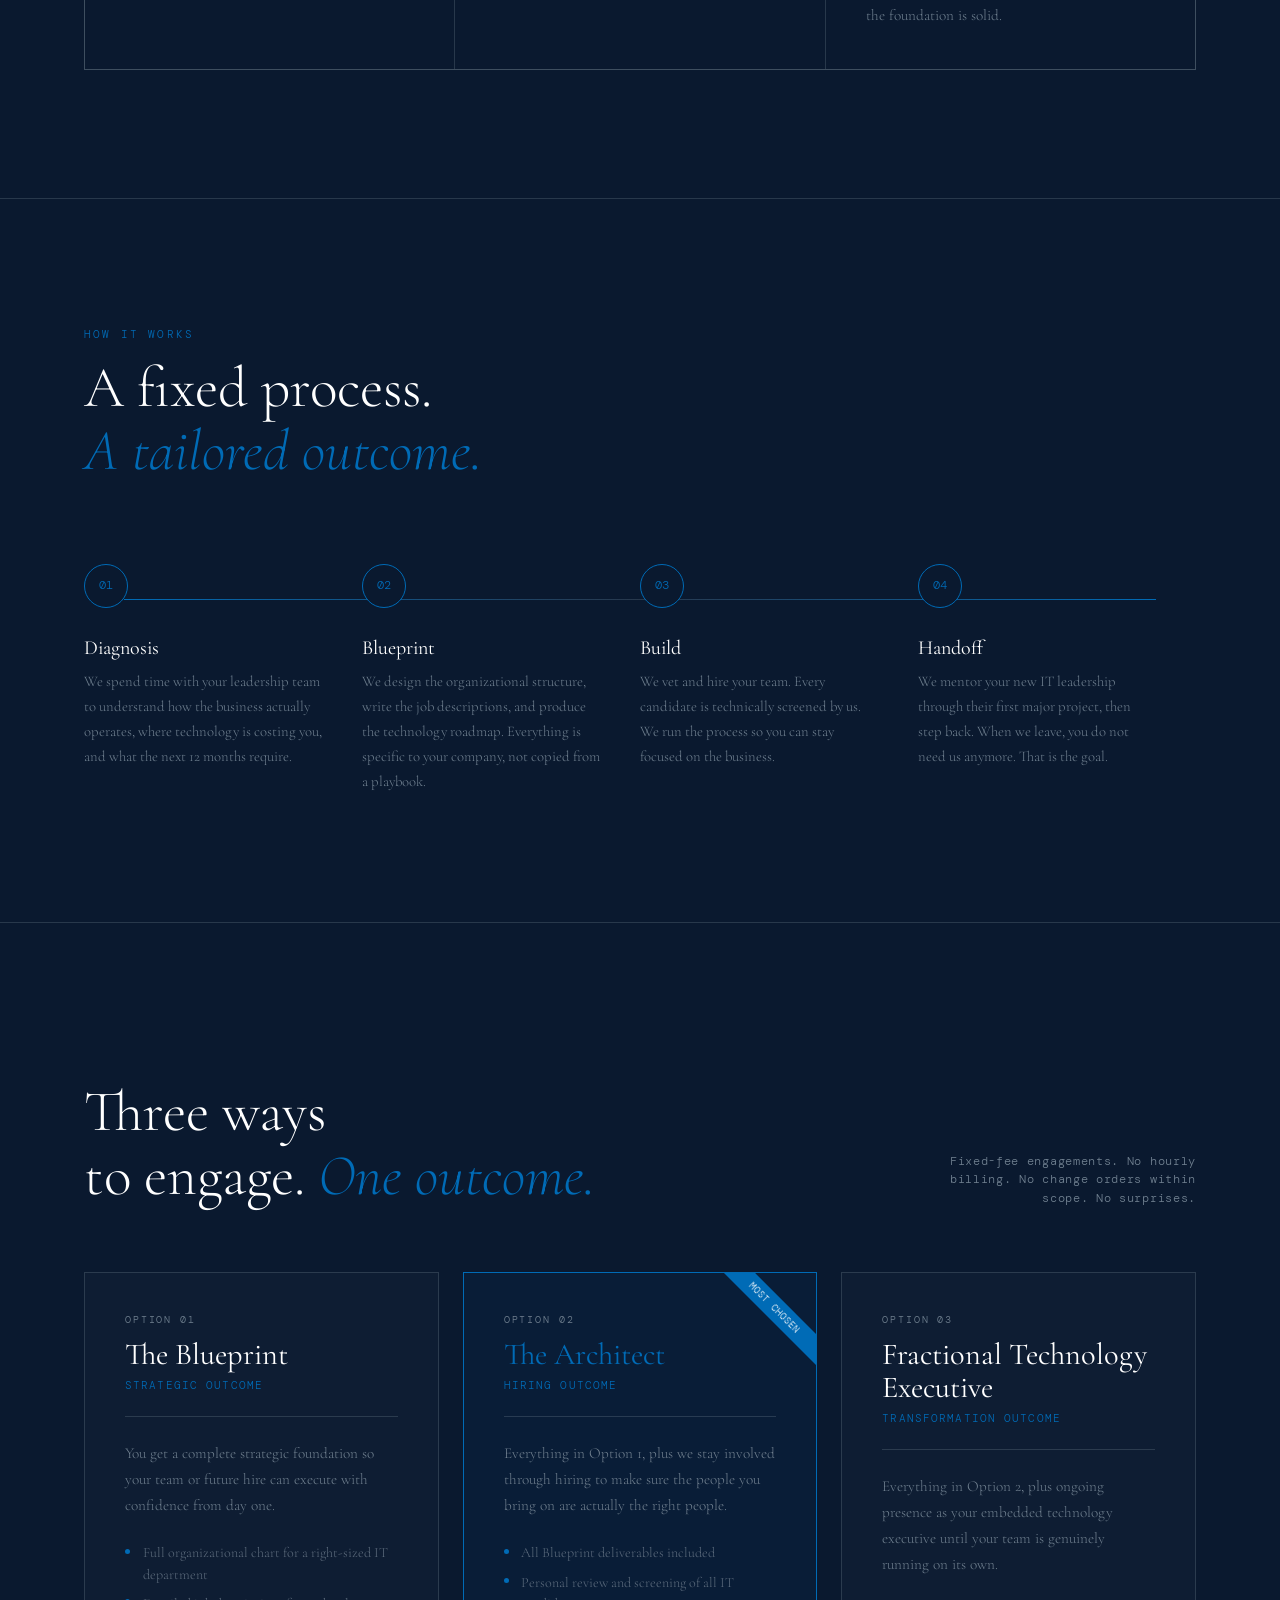
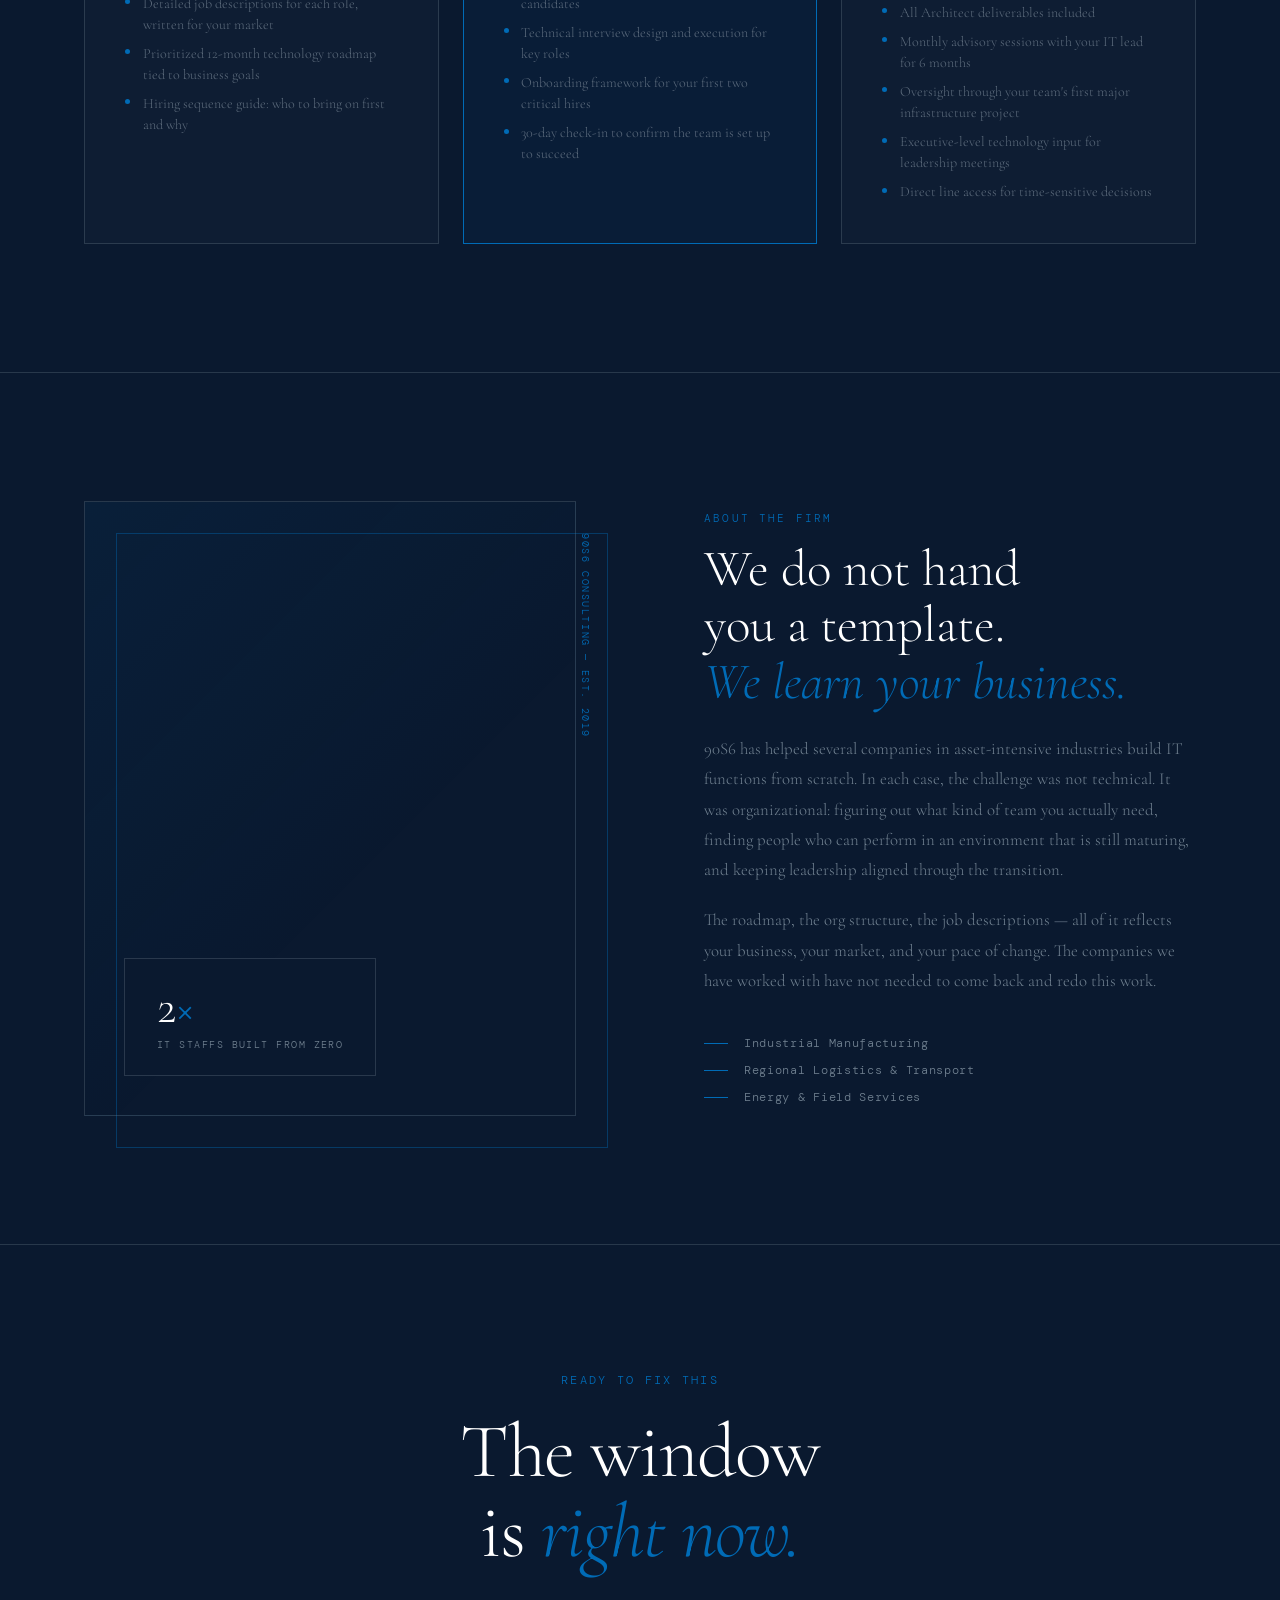
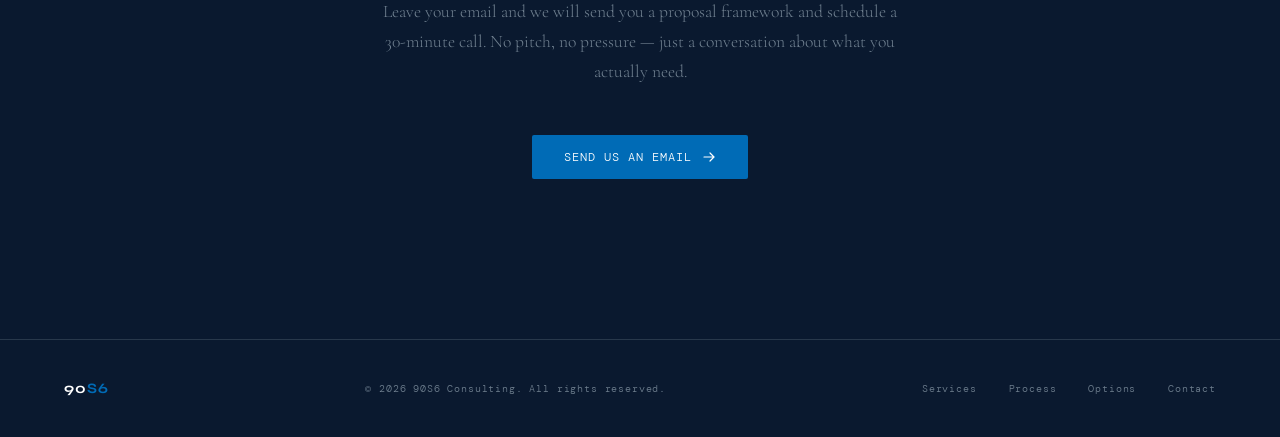
==== commit 2639198f: "Update company count in about section of index.html" ====
--- a/index.html
+++ b/index.html
@@ -990,7 +990,7 @@
           <em>We learn your business.</em>
         </h2>
         <p class="about-body reveal reveal-delay-2">
-          90S6 has helped four companies in asset-intensive industries build IT functions from scratch. In each case, the challenge was not technical. It was organizational: figuring out what kind of team you actually need, finding people who can perform in an environment that is still maturing, and keeping leadership aligned through the transition.
+          90S6 has helped several companies in asset-intensive industries build IT functions from scratch. In each case, the challenge was not technical. It was organizational: figuring out what kind of team you actually need, finding people who can perform in an environment that is still maturing, and keeping leadership aligned through the transition.
         </p>
         <p class="about-body reveal reveal-delay-2">
           The roadmap, the org structure, the job descriptions — all of it reflects your business, your market, and your pace of change. The companies we have worked with have not needed to come back and redo this work.
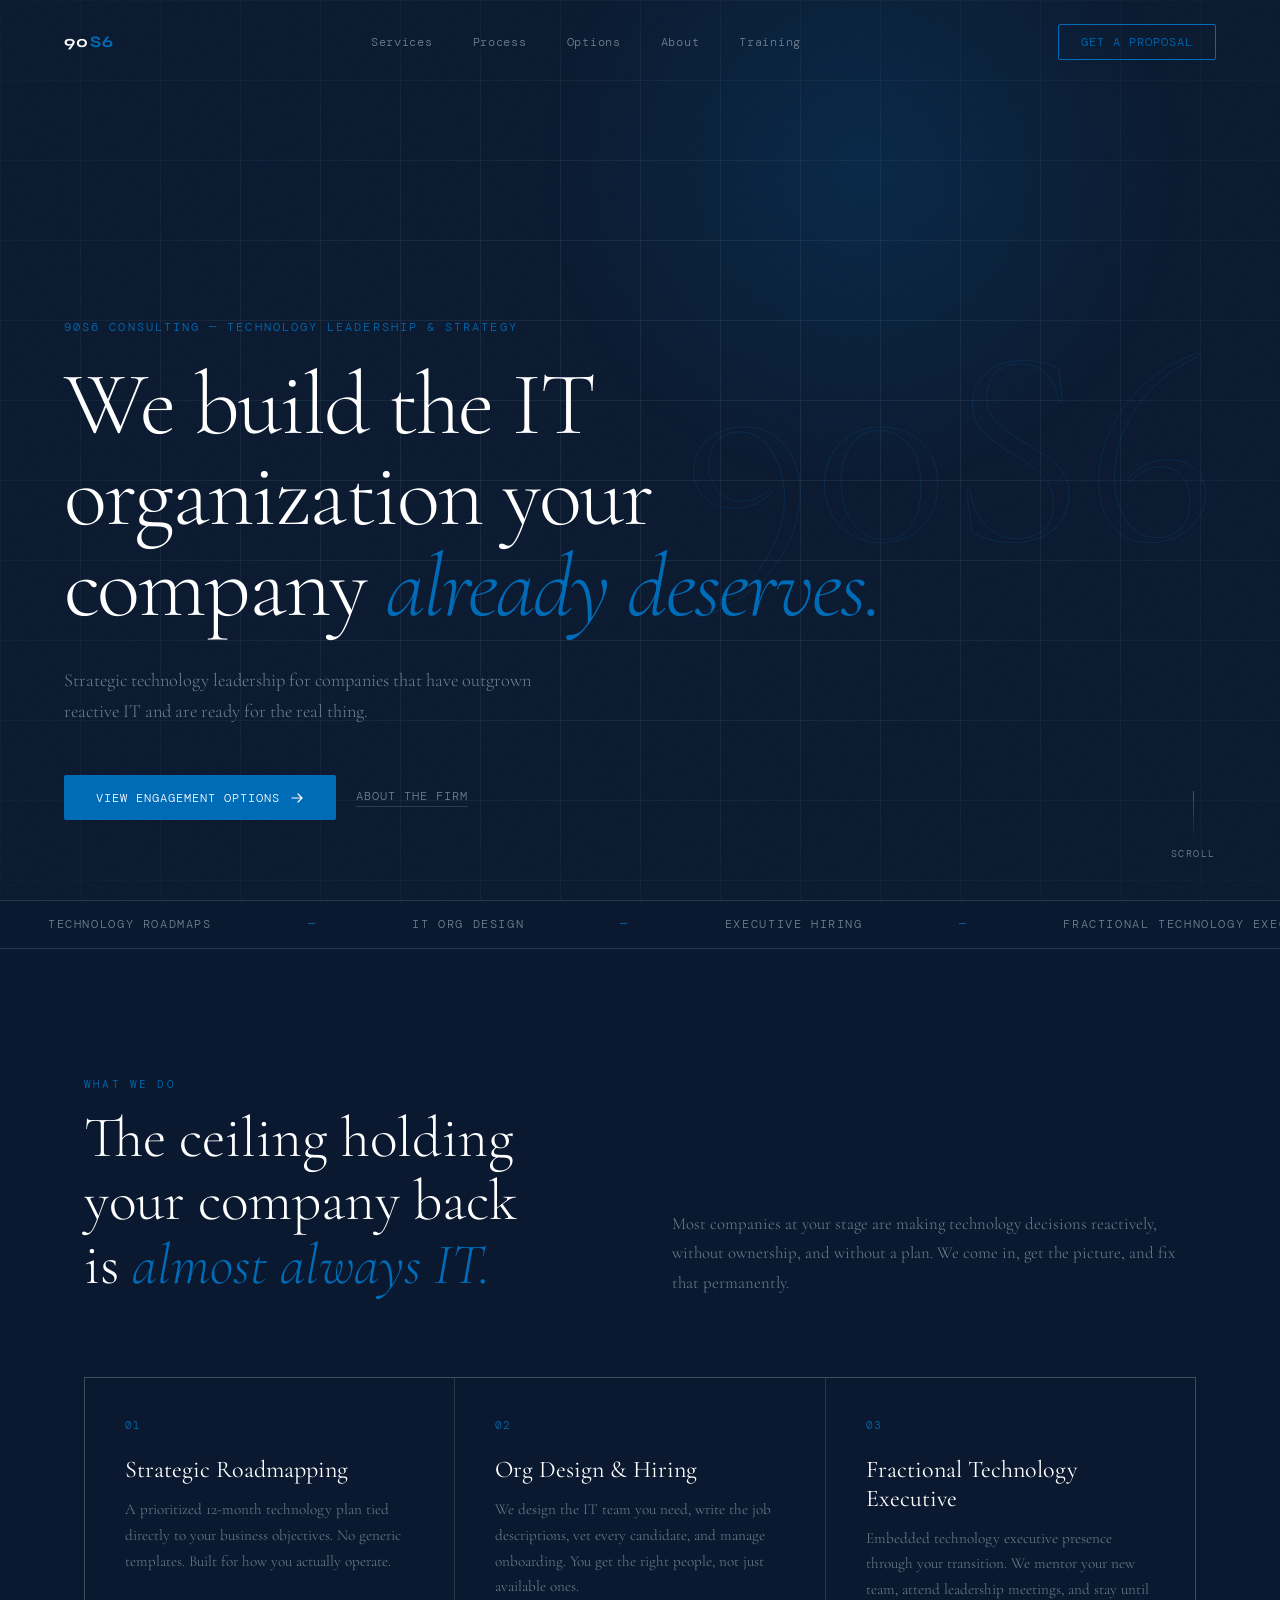
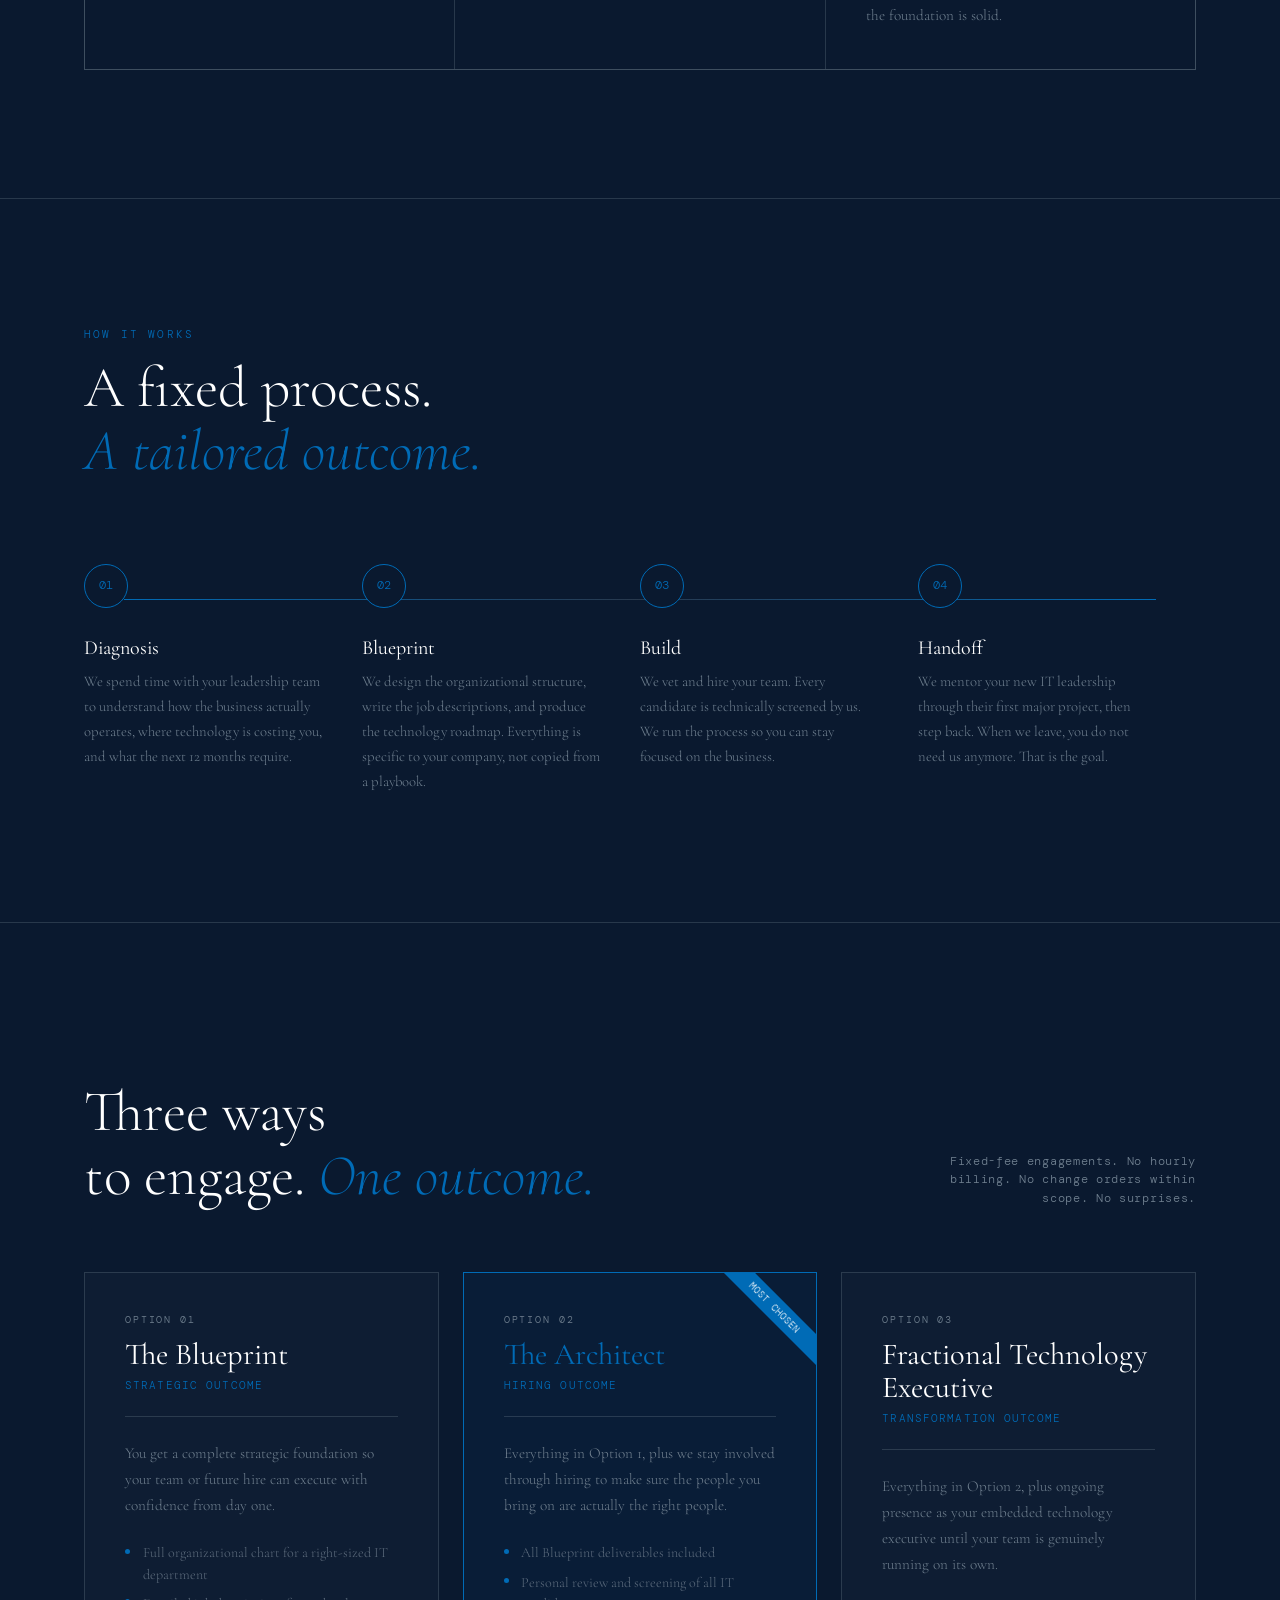
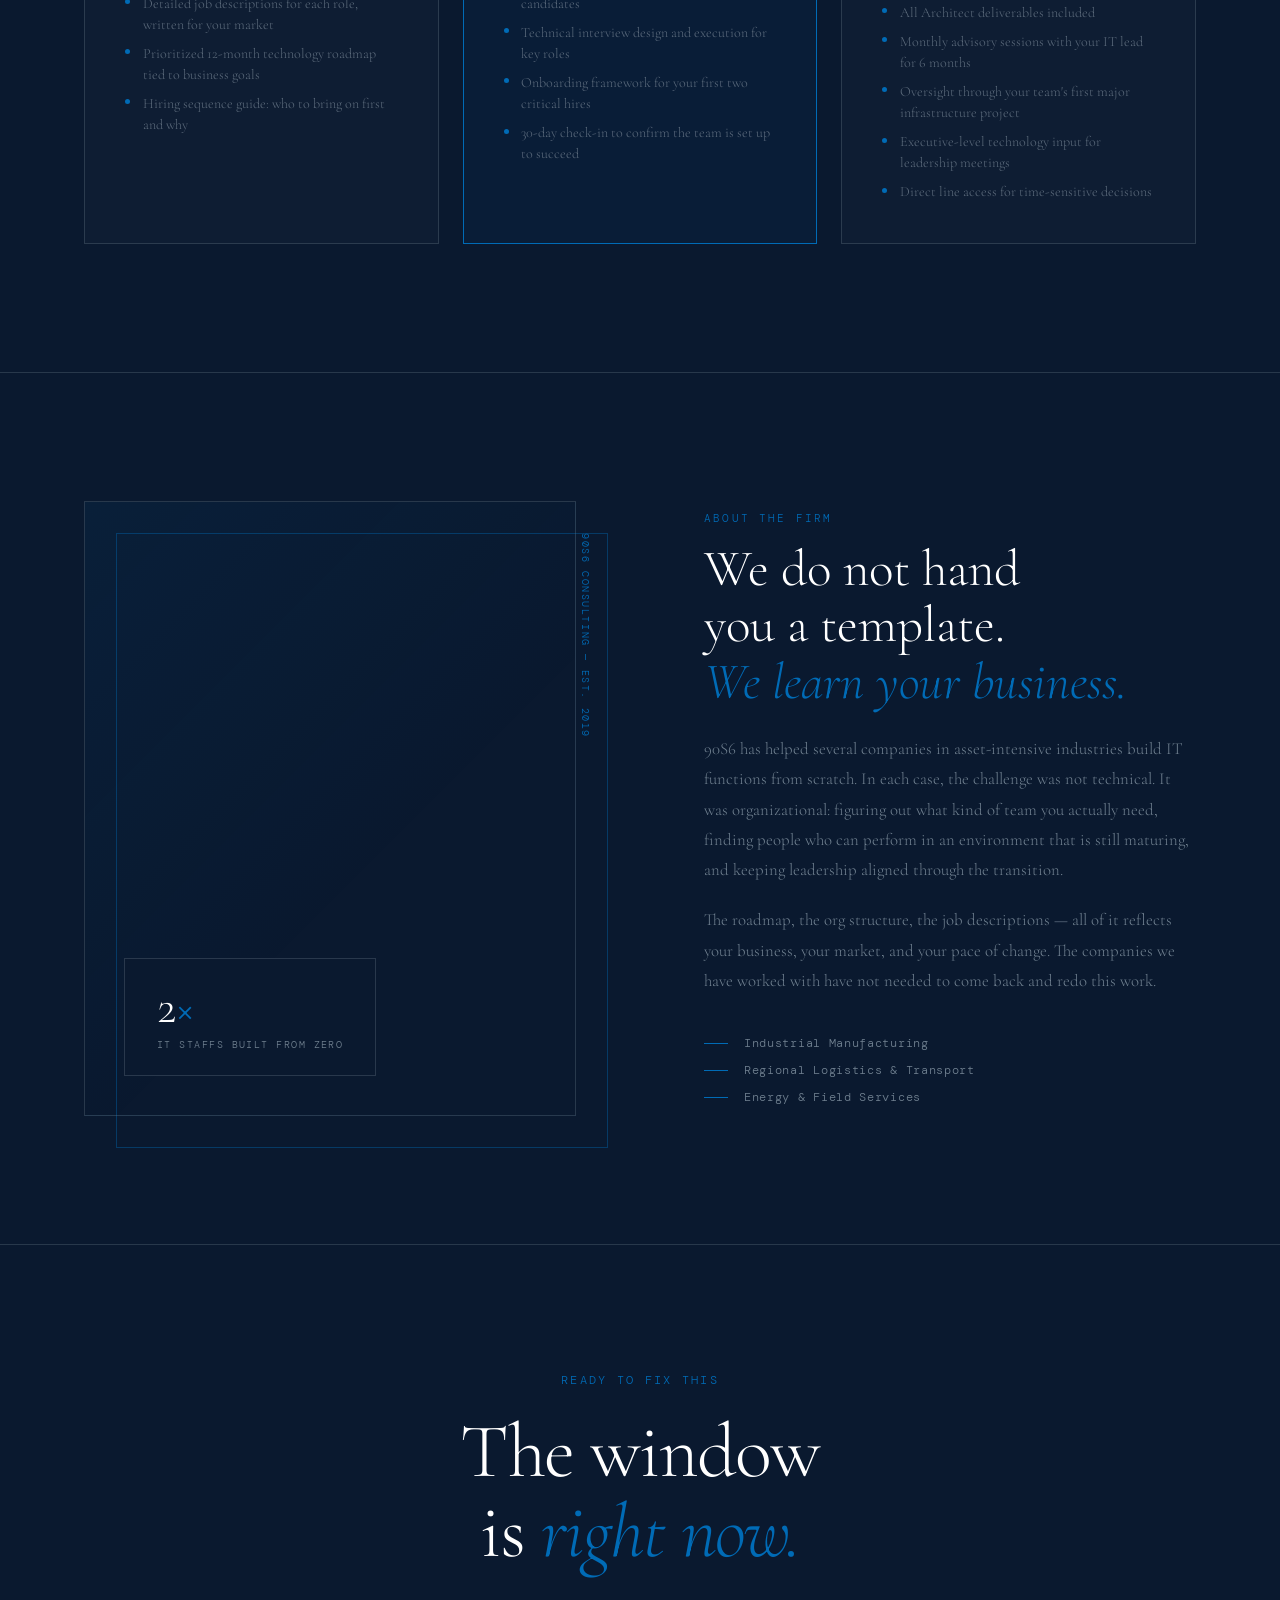
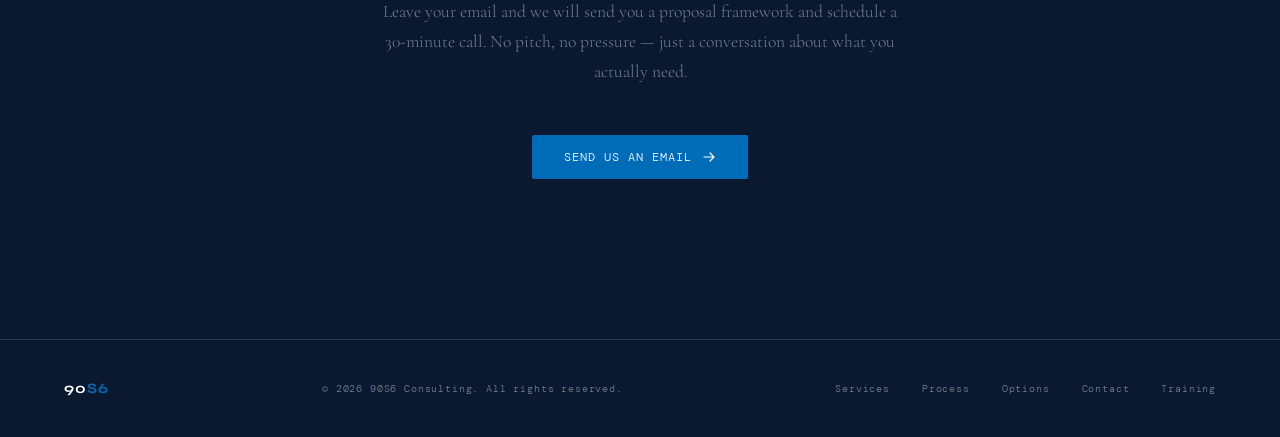
==== commit 430d5248: "Link 90S6 Copilot training from site navigation" ====
--- a/index.html
+++ b/index.html
@@ -774,6 +774,7 @@
     <li><a href="#process">Process</a></li>
     <li><a href="#options">Options</a></li>
     <li><a href="#about">About</a></li>
+    <li><a href="copilot-first-steps/index.html">Training</a></li>
   </ul>
   <a href="#contact" class="nav-cta">GET A PROPOSAL</a>
 </nav>
@@ -1046,6 +1047,7 @@
     <li><a href="#process">Process</a></li>
     <li><a href="#options">Options</a></li>
     <li><a href="#contact">Contact</a></li>
+    <li><a href="copilot-first-steps/index.html">Training</a></li>
   </ul>
 </footer>
 
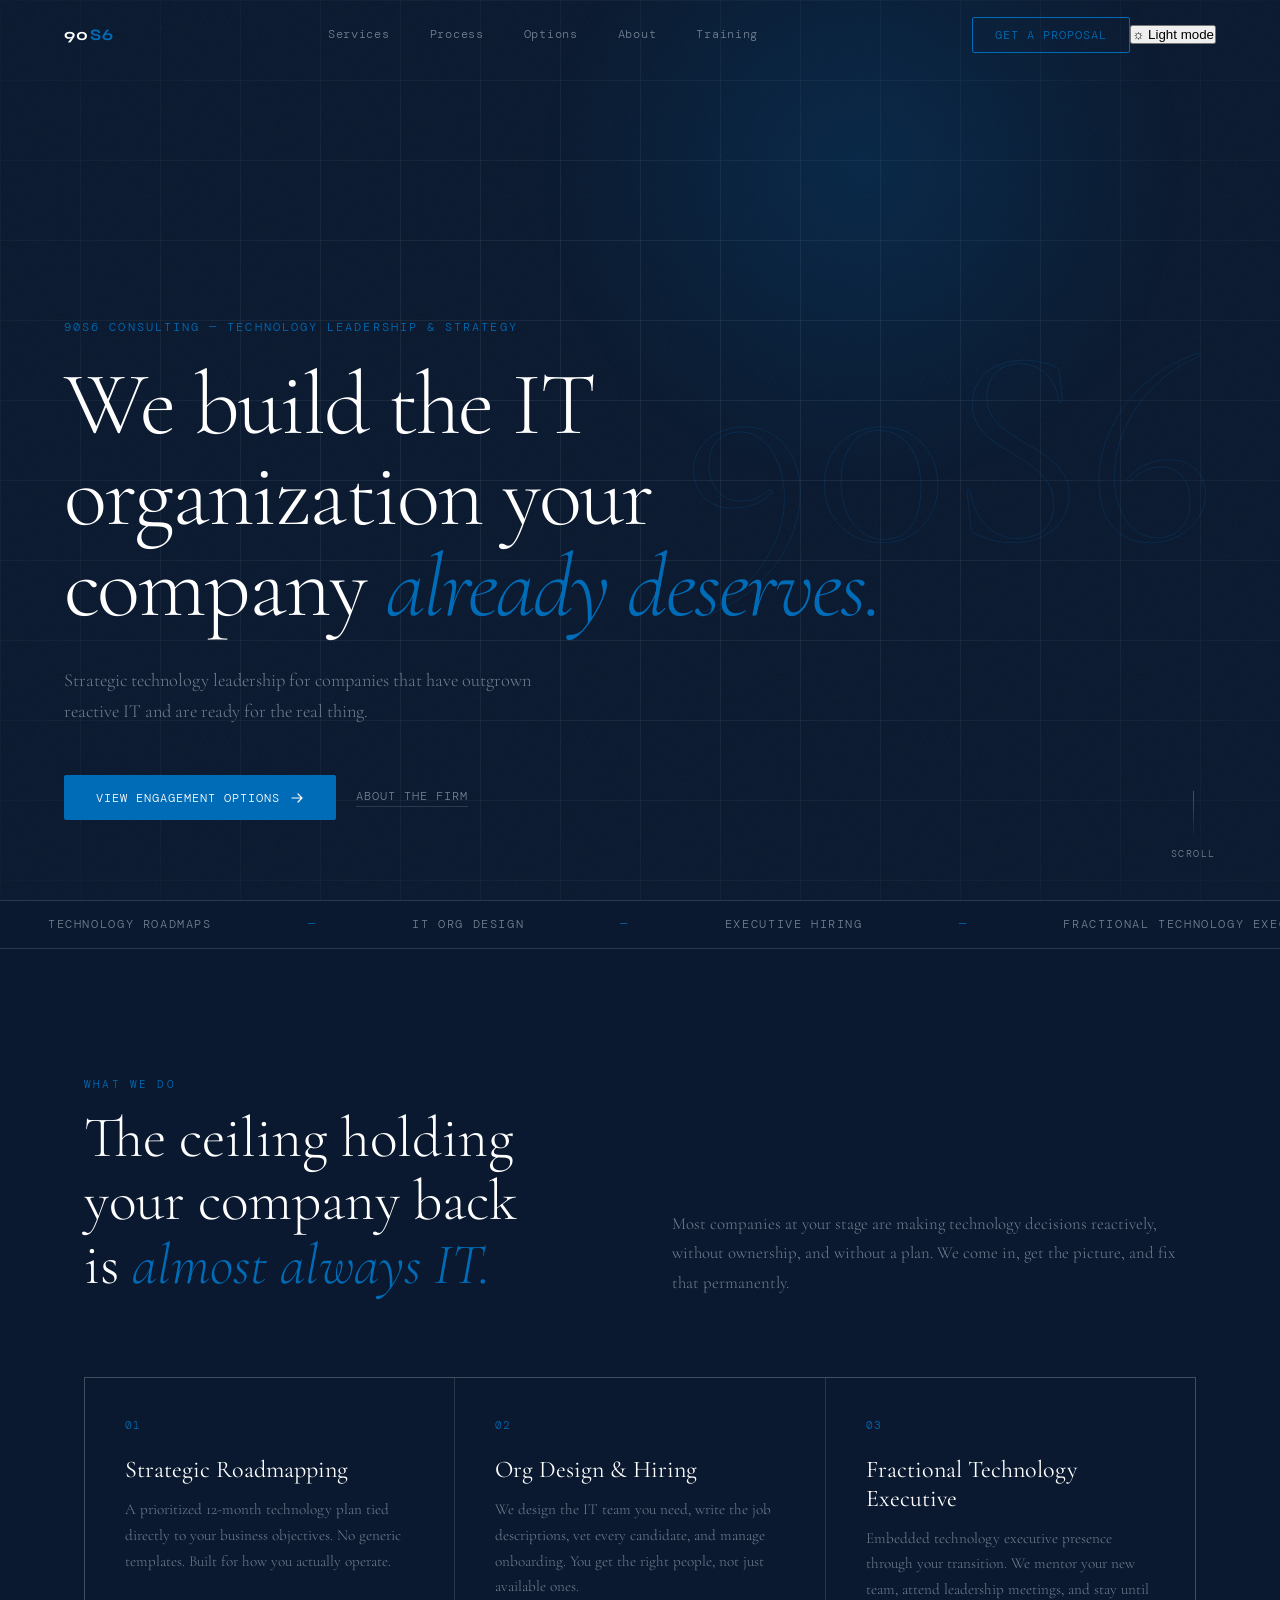
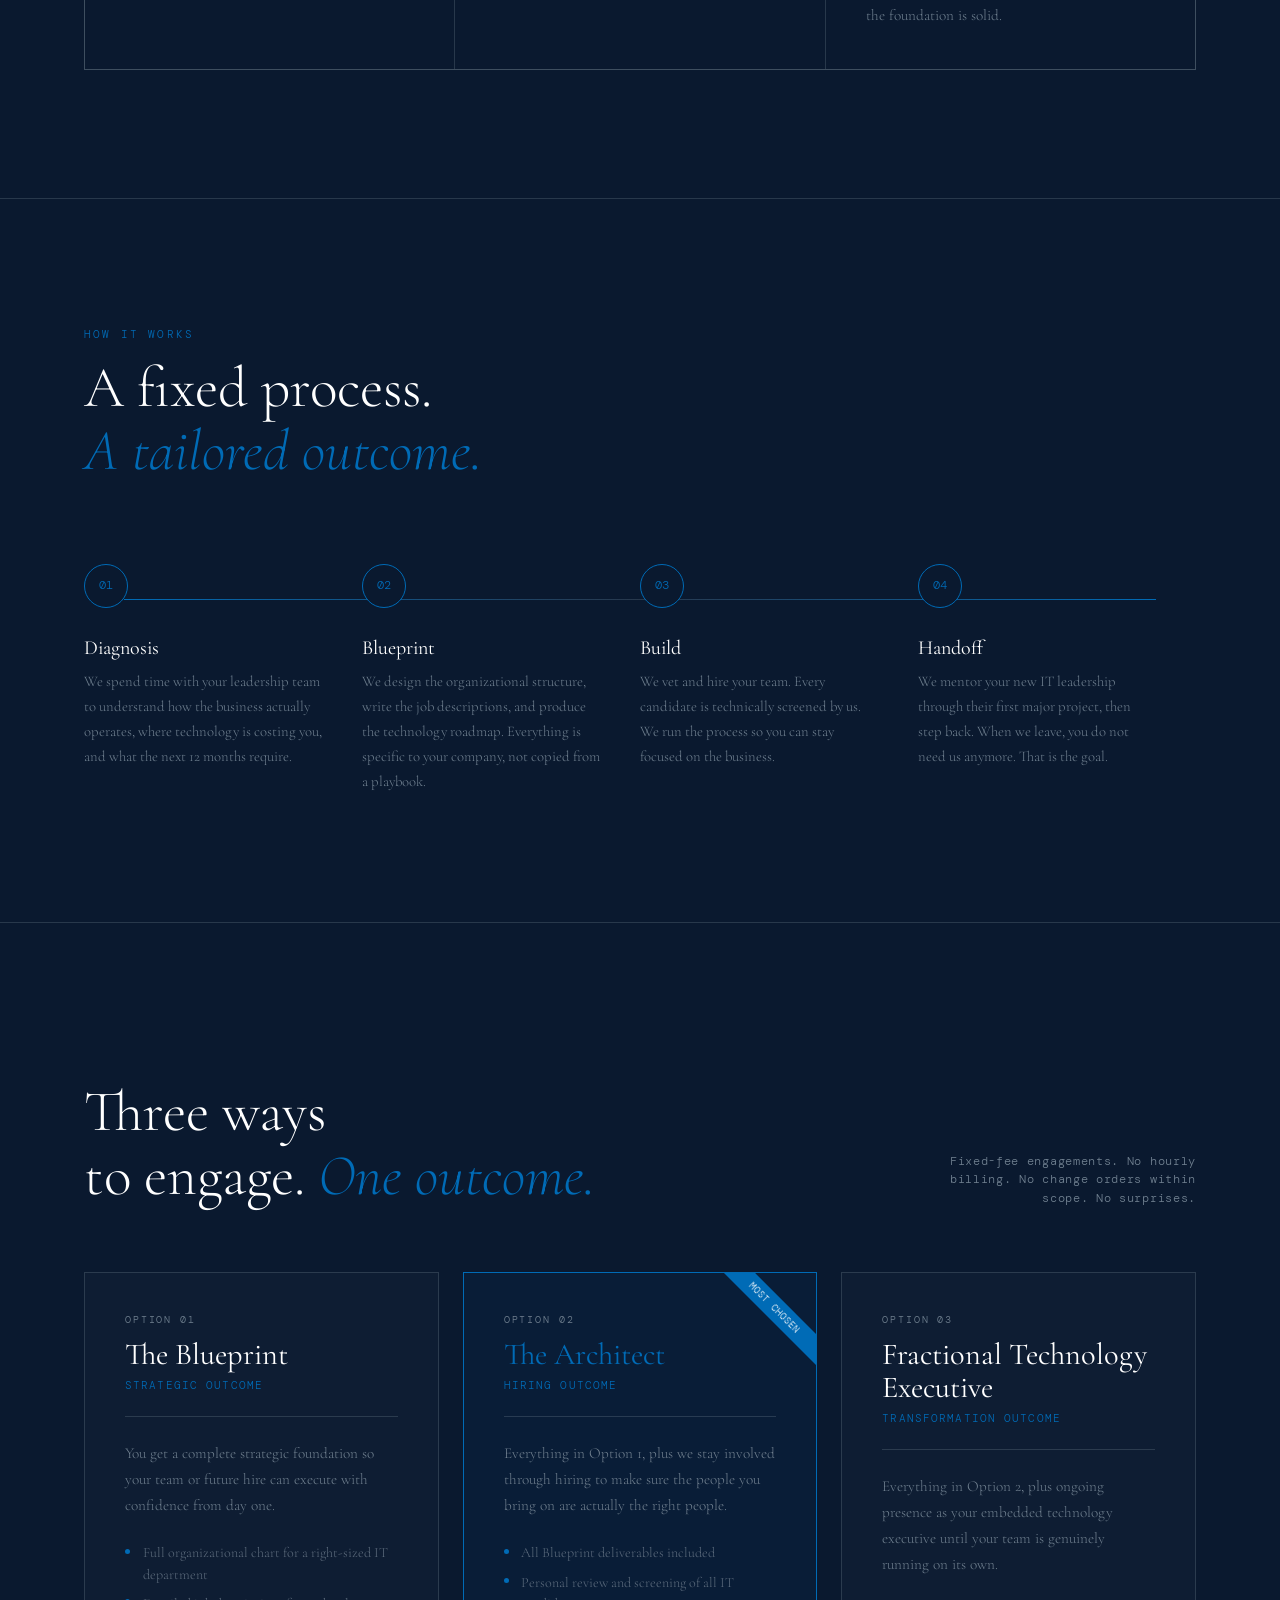
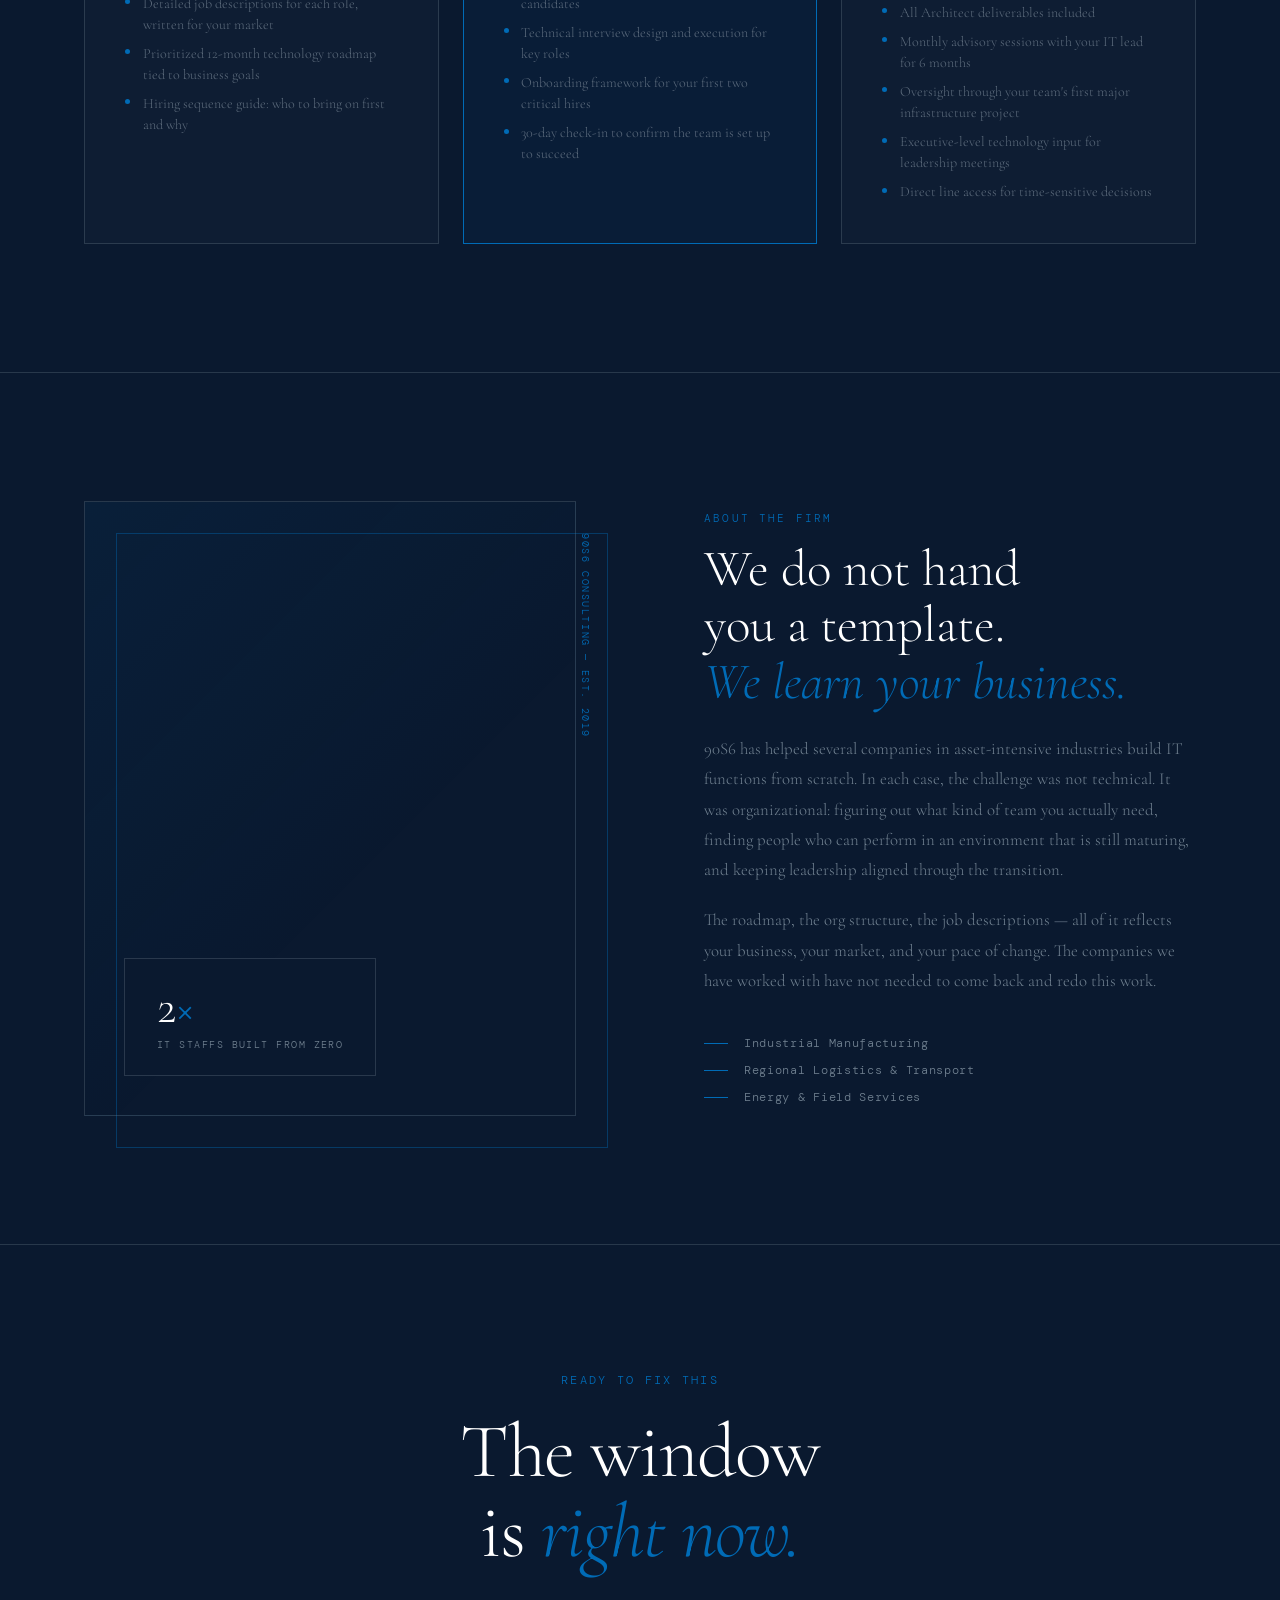
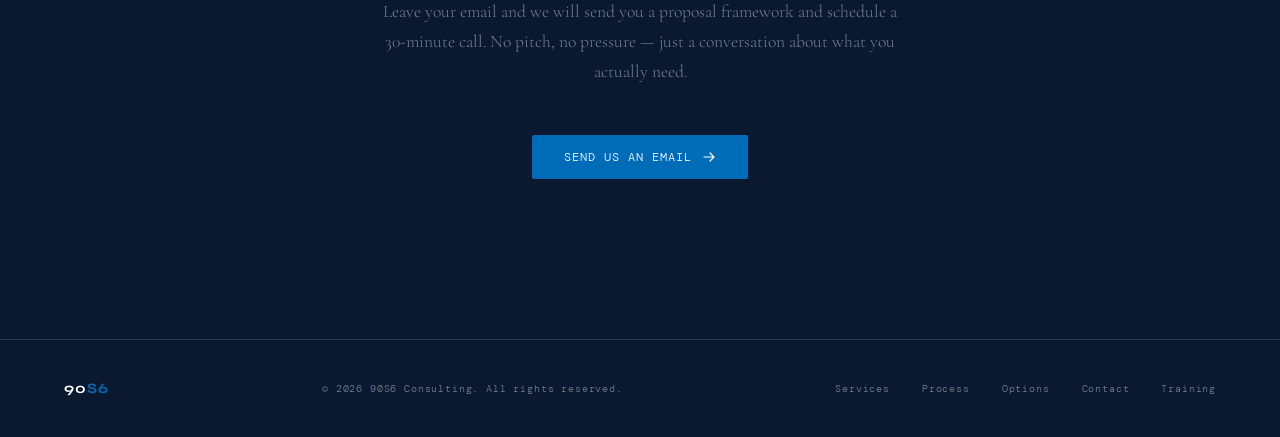
==== commit 723a9720: "Add persistent light mode to 90S6 site and Copilot training" ====
--- a/index.html
+++ b/index.html
@@ -5,7 +5,8 @@
   <head>
     <meta http-equiv="refresh" content="0; url=httpsƒ://peter.zaffina.net" />
     <link rel="canonical" href="https://peter.zaffina.net" />
-  </head>
+  <link rel="stylesheet" href="assets/light-mode.css">
+</head>
 
 -->
 
@@ -774,9 +775,9 @@
     <li><a href="#process">Process</a></li>
     <li><a href="#options">Options</a></li>
     <li><a href="#about">About</a></li>
-    <li><a href="copilot-first-steps/index.html">Training</a></li>
+    <li><a href="training/copilot-first-steps/index.html">Training</a></li>
   </ul>
-  <a href="#contact" class="nav-cta">GET A PROPOSAL</a>
+  <div class="nav-actions"><a href="#contact" class="nav-cta">GET A PROPOSAL</a><button class="theme-toggle" type="button" data-theme-toggle aria-pressed="false">☼ <span>Light mode</span></button></div>
 </nav>
 
 <!-- HERO -->
@@ -1047,7 +1048,7 @@
     <li><a href="#process">Process</a></li>
     <li><a href="#options">Options</a></li>
     <li><a href="#contact">Contact</a></li>
-    <li><a href="copilot-first-steps/index.html">Training</a></li>
+    <li><a href="training/copilot-first-steps/index.html">Training</a></li>
   </ul>
 </footer>
 
@@ -1105,5 +1106,6 @@
   });
 });
 </script>
+<script src="assets/theme-toggle.js"></script>
 </body>
 </html>
--- a/assets/light-mode.css
+++ b/assets/light-mode.css
@@ -0,0 +1,2 @@
+:root[data-theme="light"]{color-scheme:light;--midnight:#F5F7FA;--midnight80:rgba(245,247,250,.94);--cloud:#0A192F;--white:#0A192F;--slate:#526477;--slate30:rgba(10,25,47,.16);--slate15:rgba(10,25,47,.07);--honolulu:#006BB6;--honolulu40:rgba(0,107,182,.4);--honolulu15:rgba(0,107,182,.12)}
+:root[data-theme="light"] body{background:#F5F7FA;color:#0A192F}:root[data-theme="light"] nav.scrolled{background:rgba(255,255,255,.96);border-color:#D8E0E8}:root[data-theme="light"] .nav-logo,:root[data-theme="light"] .hero-headline,:root[data-theme="light"] .services-title,:root[data-theme="light"] .process-title,:root[data-theme="light"] .options-title,:root[data-theme="light"] .service-name,:root[data-theme="light"] .step-name{color:#0A192F}:root[data-theme="light"] .nav-links,:root[data-theme="light"] .hero-sub,:root[data-theme="light"] .services-desc,:root[data-theme="light"] .service-desc,:root[data-theme="light"] .step-desc,:root[data-theme="light"] .options-note{color:#526477}:root[data-theme="light"] .nav-links a:hover,:root[data-theme="light"] .btn-secondary:hover{color:#0A192F}:root[data-theme="light"] .service-card{background:#fff}:root[data-theme="light"] .service-card:hover{background:#EDF4FA}:root[data-theme="light"] .option-card{background:rgba(255,255,255,.9);border-color:#D8E0E8}:root[data-theme="light"] .option-card.featured{background:#EAF3FA;border-color:#006BB6}:root[data-theme="light"] .step-dot{background:#fff}:root[data-theme="light"] .step:hover .step-dot{background:#006BB6;color:#fff}:root[data-theme="light"] .nav-cta{color:#006BB6}:root[data-theme="light"] .nav-cta:hover,:root[data-theme="light"] .btn-primary{color:#fff}:root[data-theme="light"] .noise{opacity:.015}
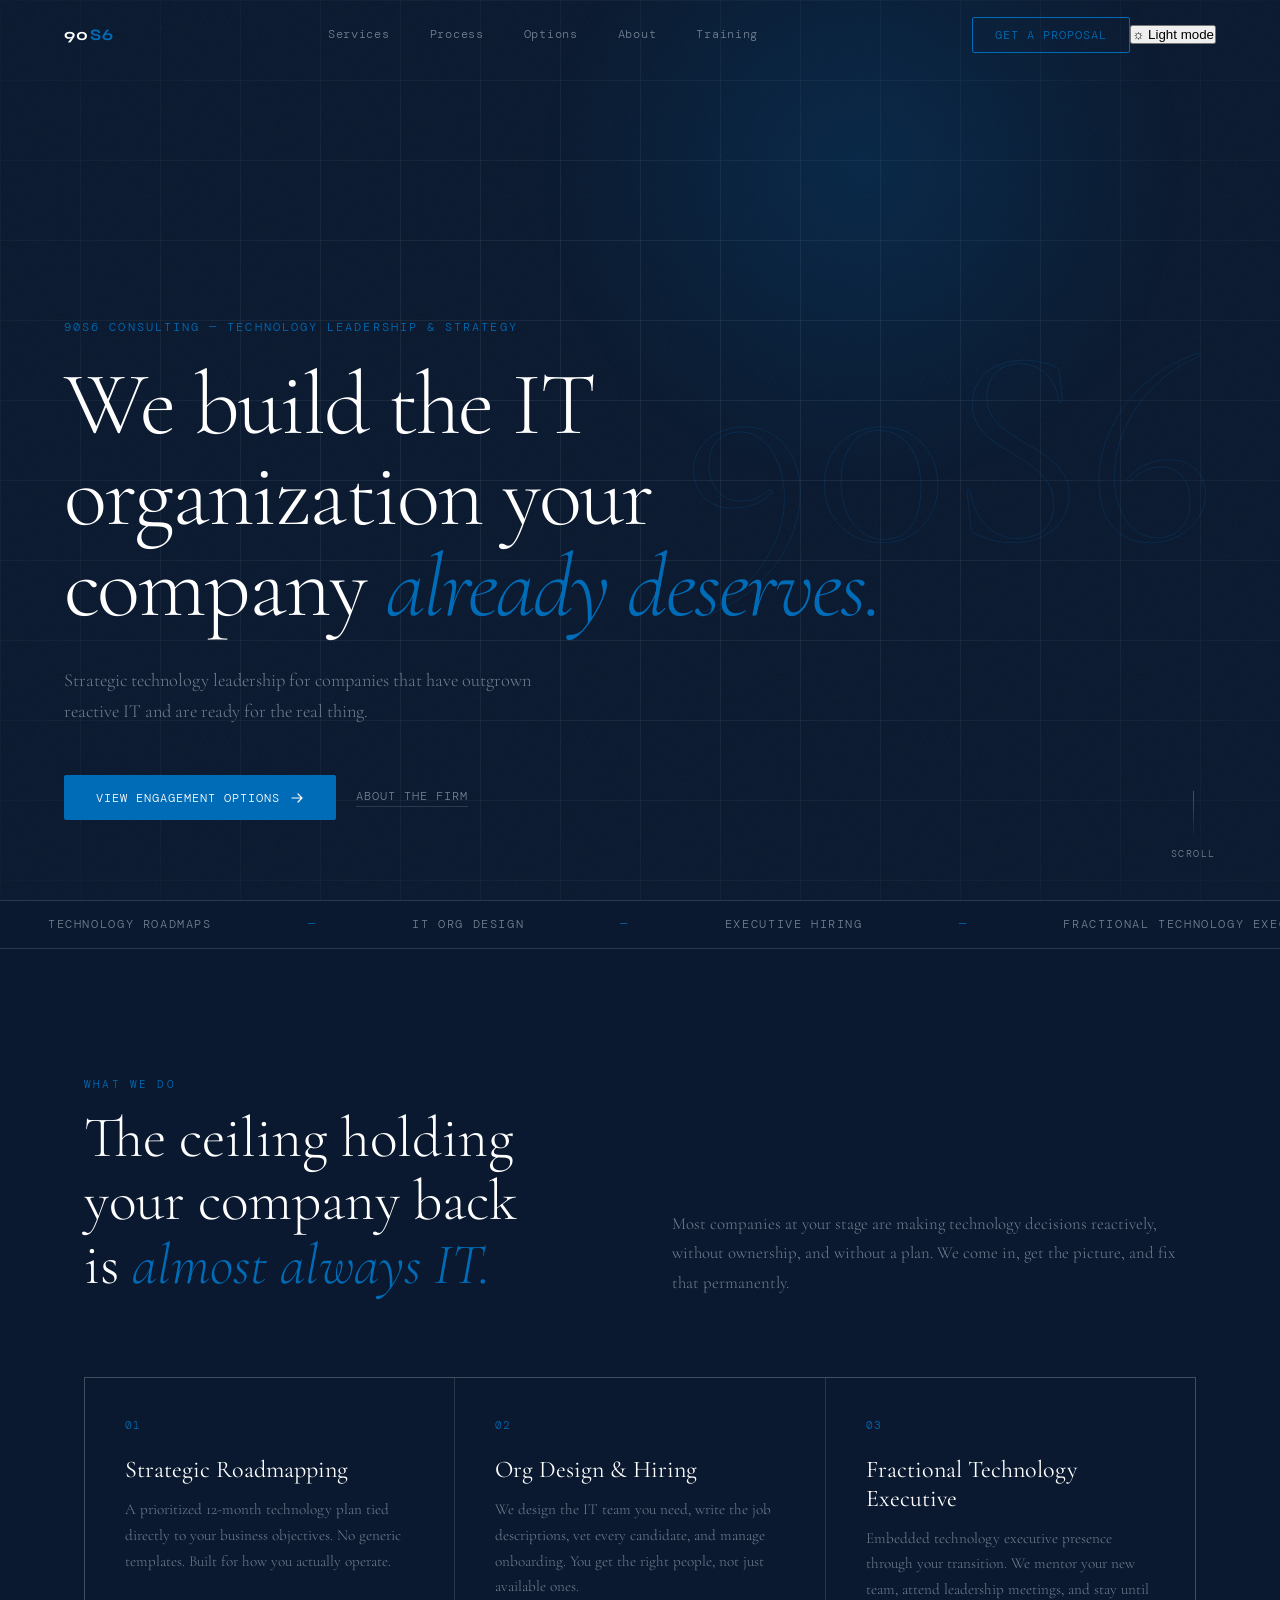
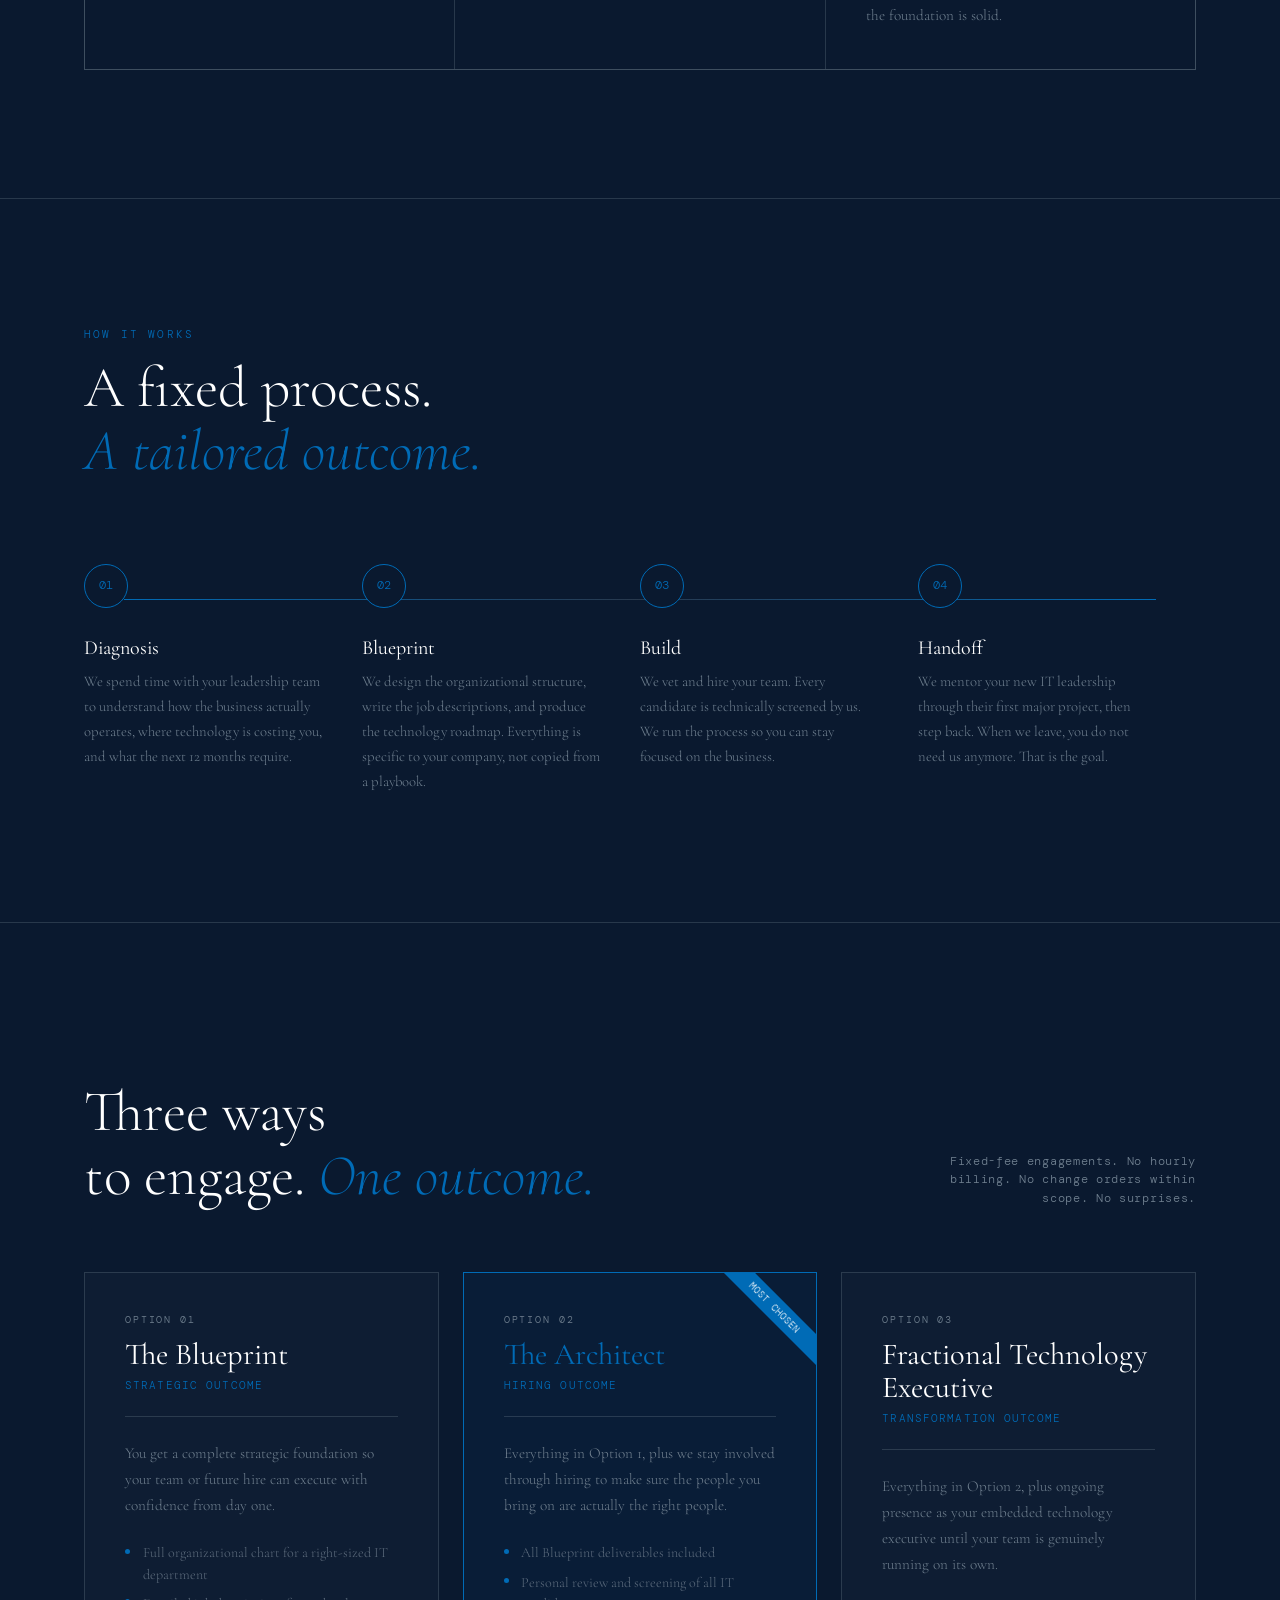
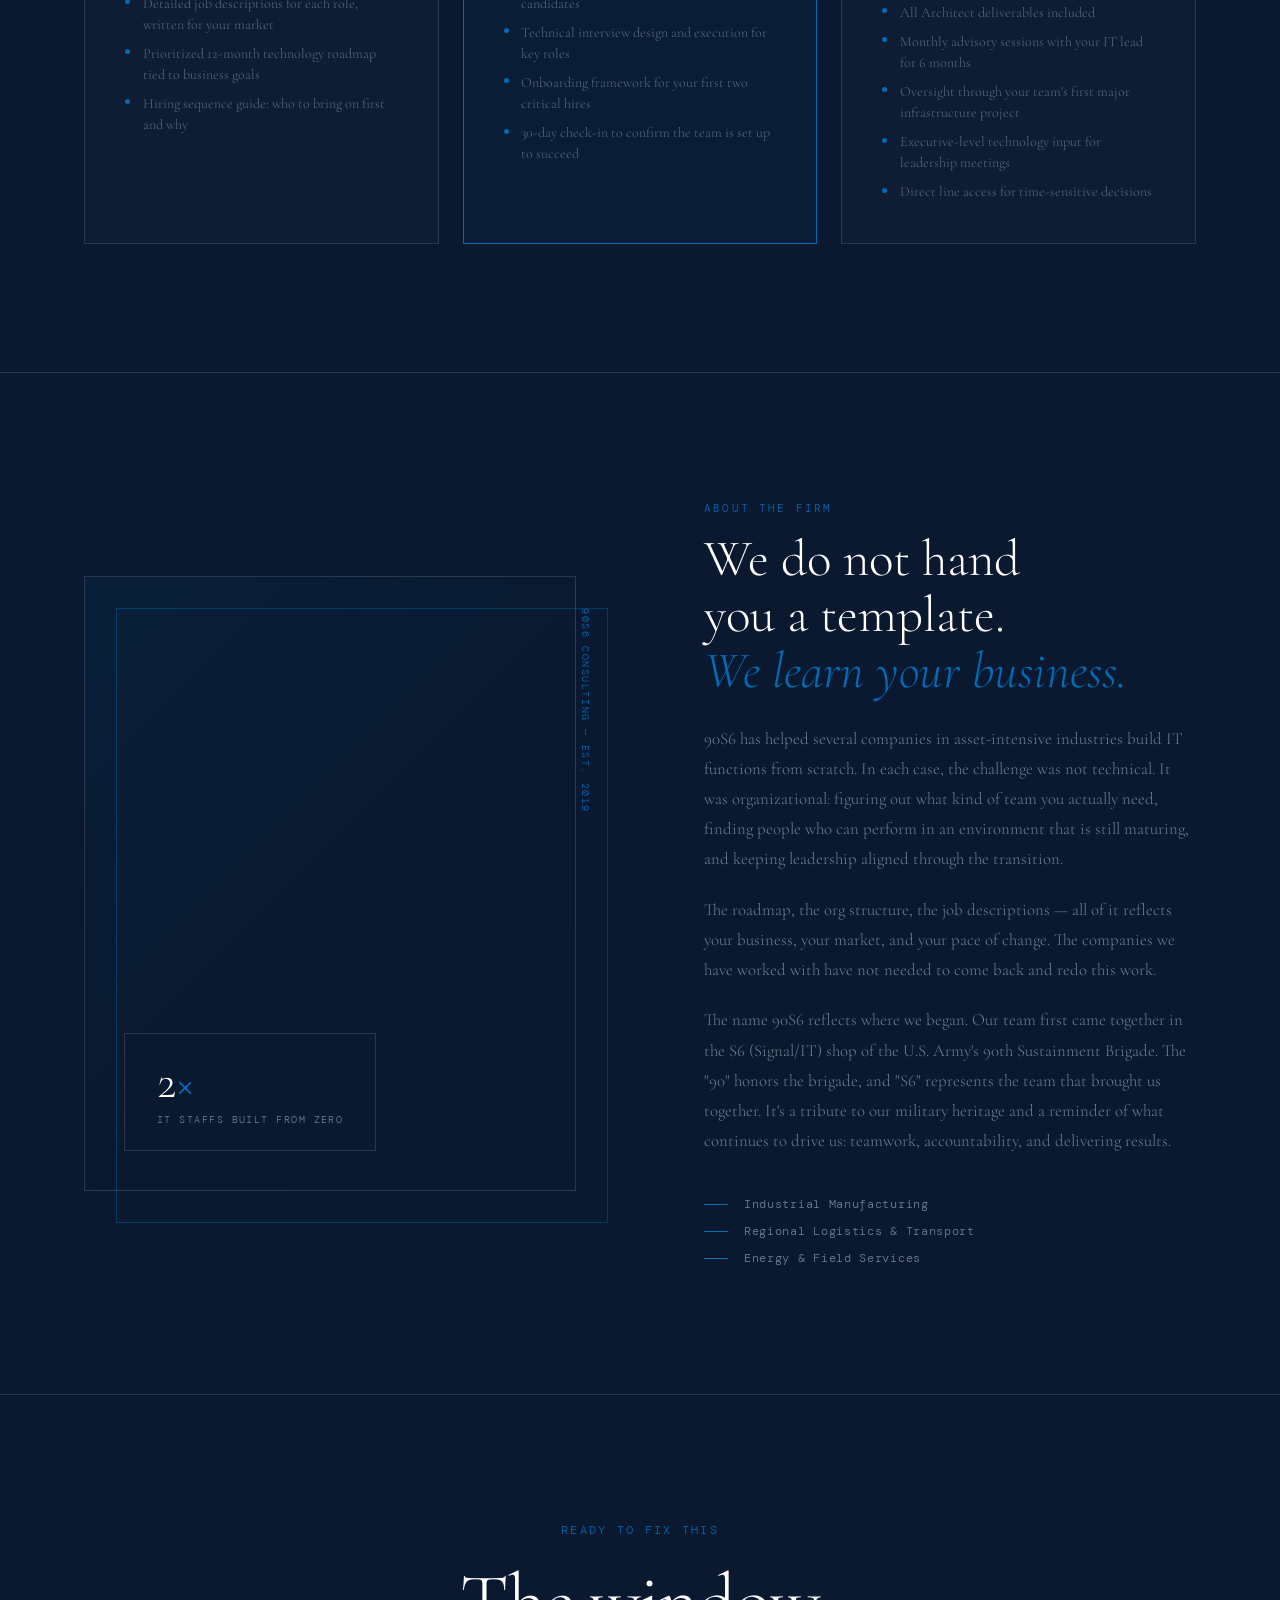
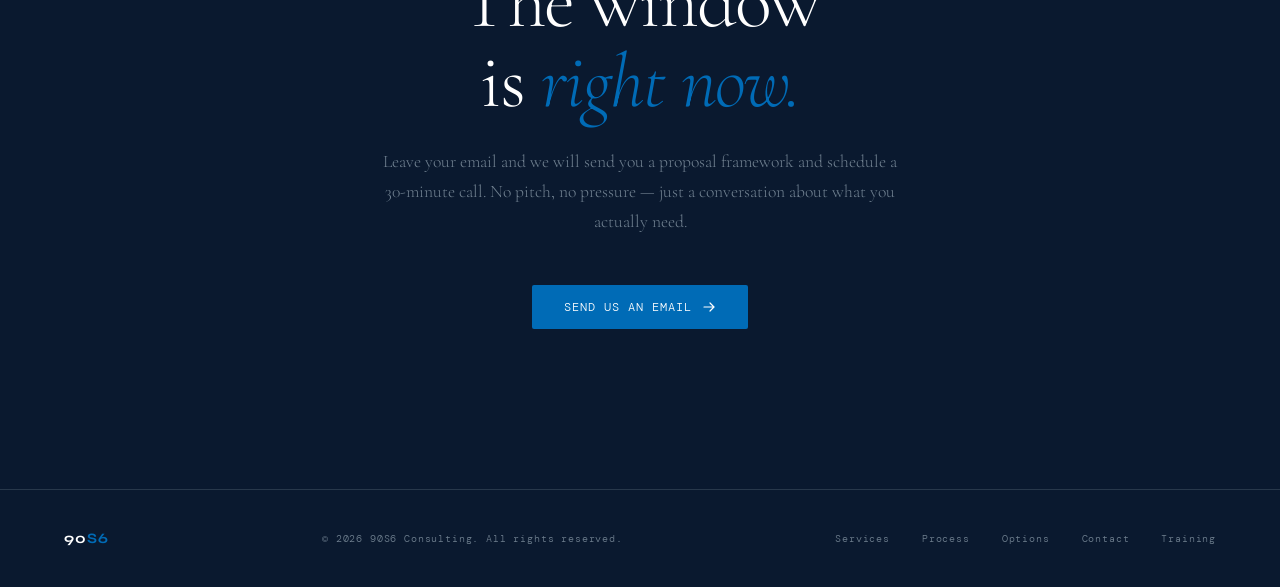
==== commit ff050461: "Add 90S6 name origin to homepage About section" ====
--- a/index.html
+++ b/index.html
@@ -997,6 +997,9 @@
         <p class="about-body reveal reveal-delay-2">
           The roadmap, the org structure, the job descriptions — all of it reflects your business, your market, and your pace of change. The companies we have worked with have not needed to come back and redo this work.
         </p>
+        <p class="about-body reveal reveal-delay-2">
+          The name 90S6 reflects where we began. Our team first came together in the S6 (Signal/IT) shop of the U.S. Army's 90th Sustainment Brigade. The "90" honors the brigade, and "S6" represents the team that brought us together. It's a tribute to our military heritage and a reminder of what continues to drive us: teamwork, accountability, and delivering results.
+        </p>
         <div class="about-credentials reveal reveal-delay-3">
           <div class="credential">Industrial Manufacturing</div>
           <div class="credential">Regional Logistics & Transport</div>
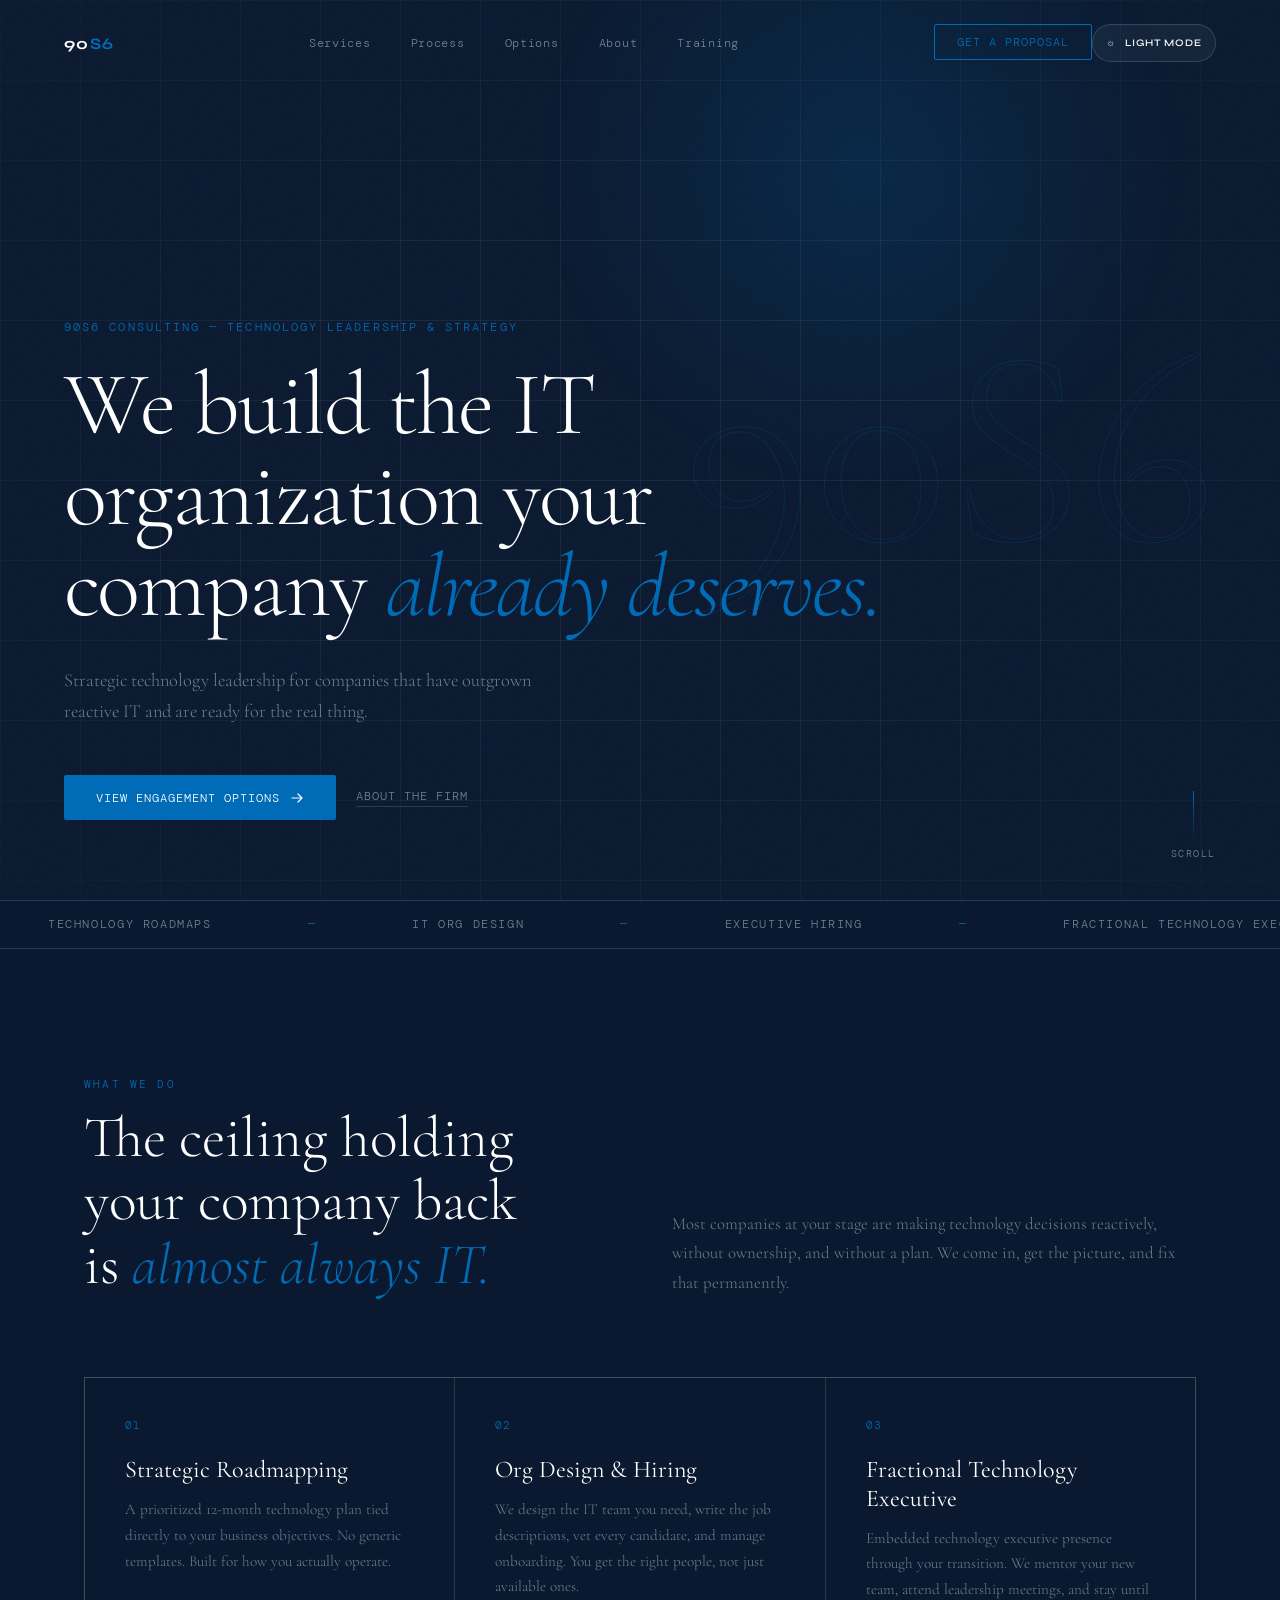
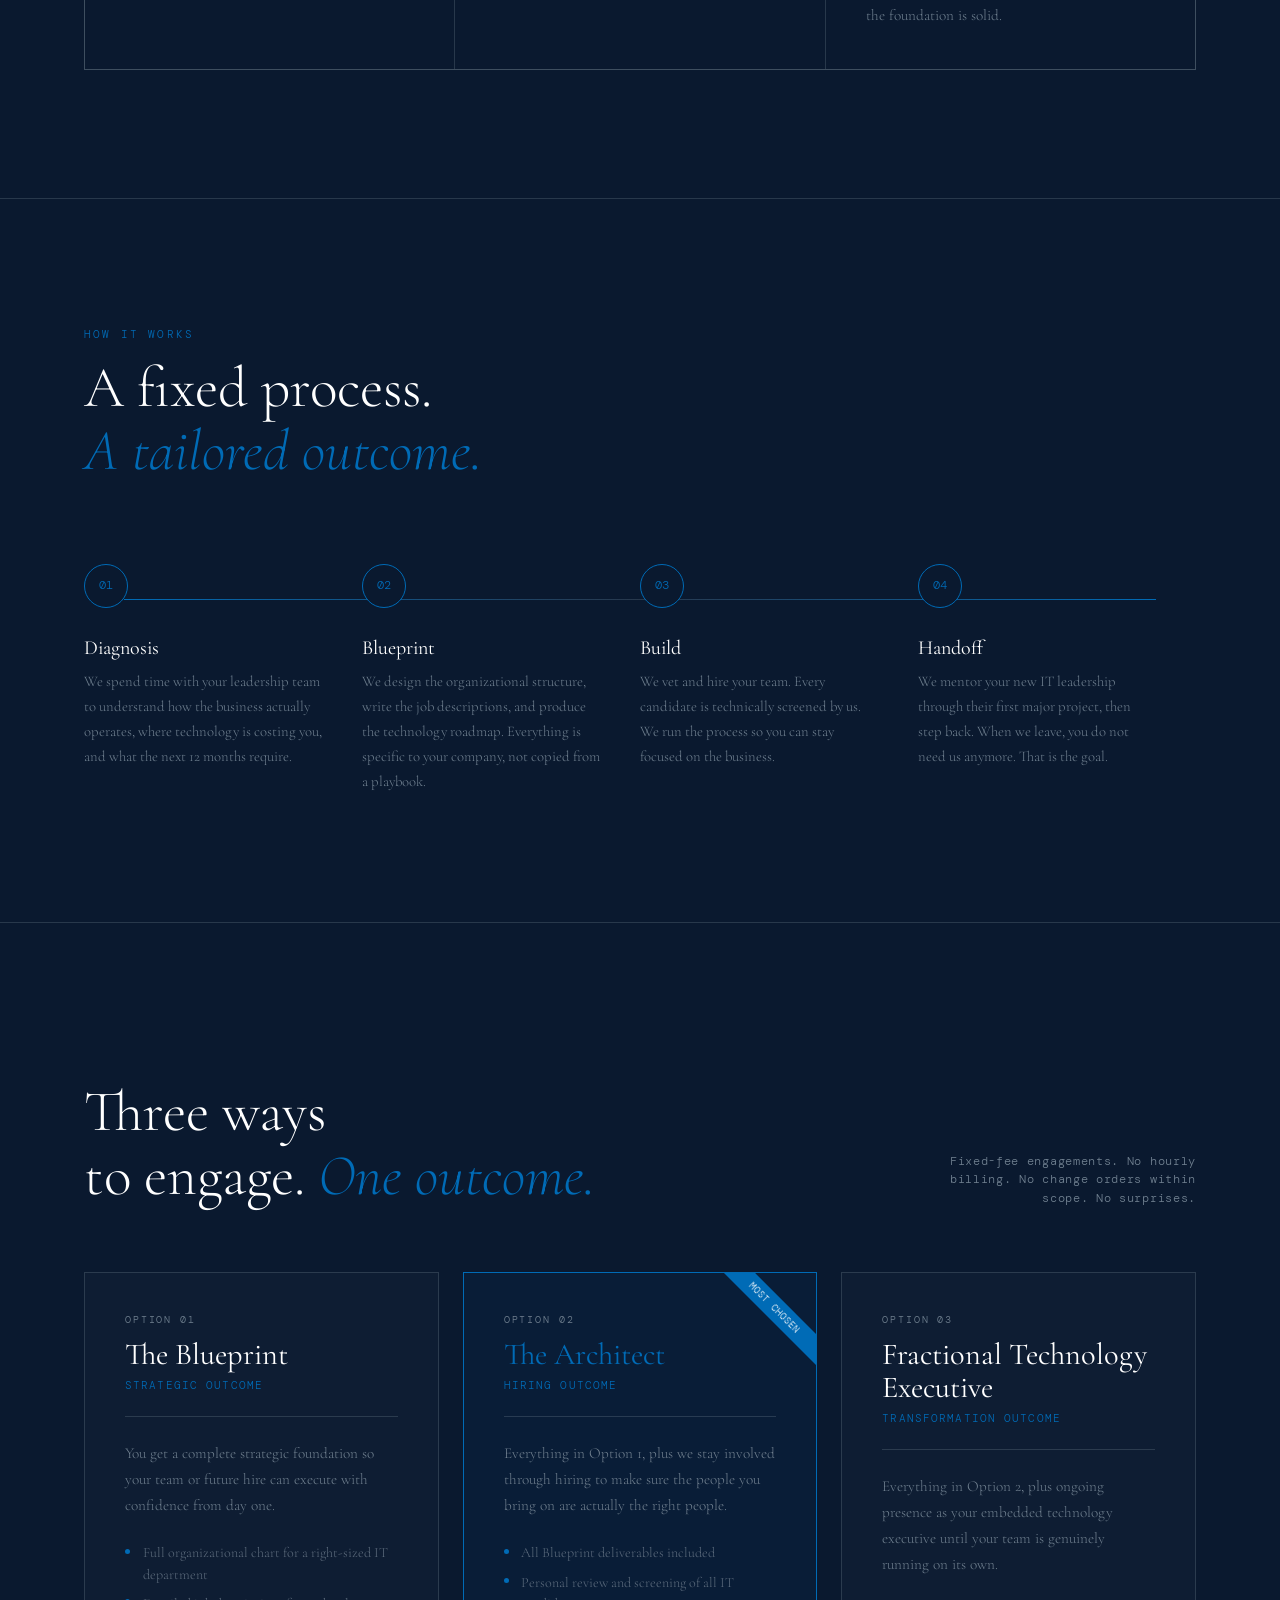
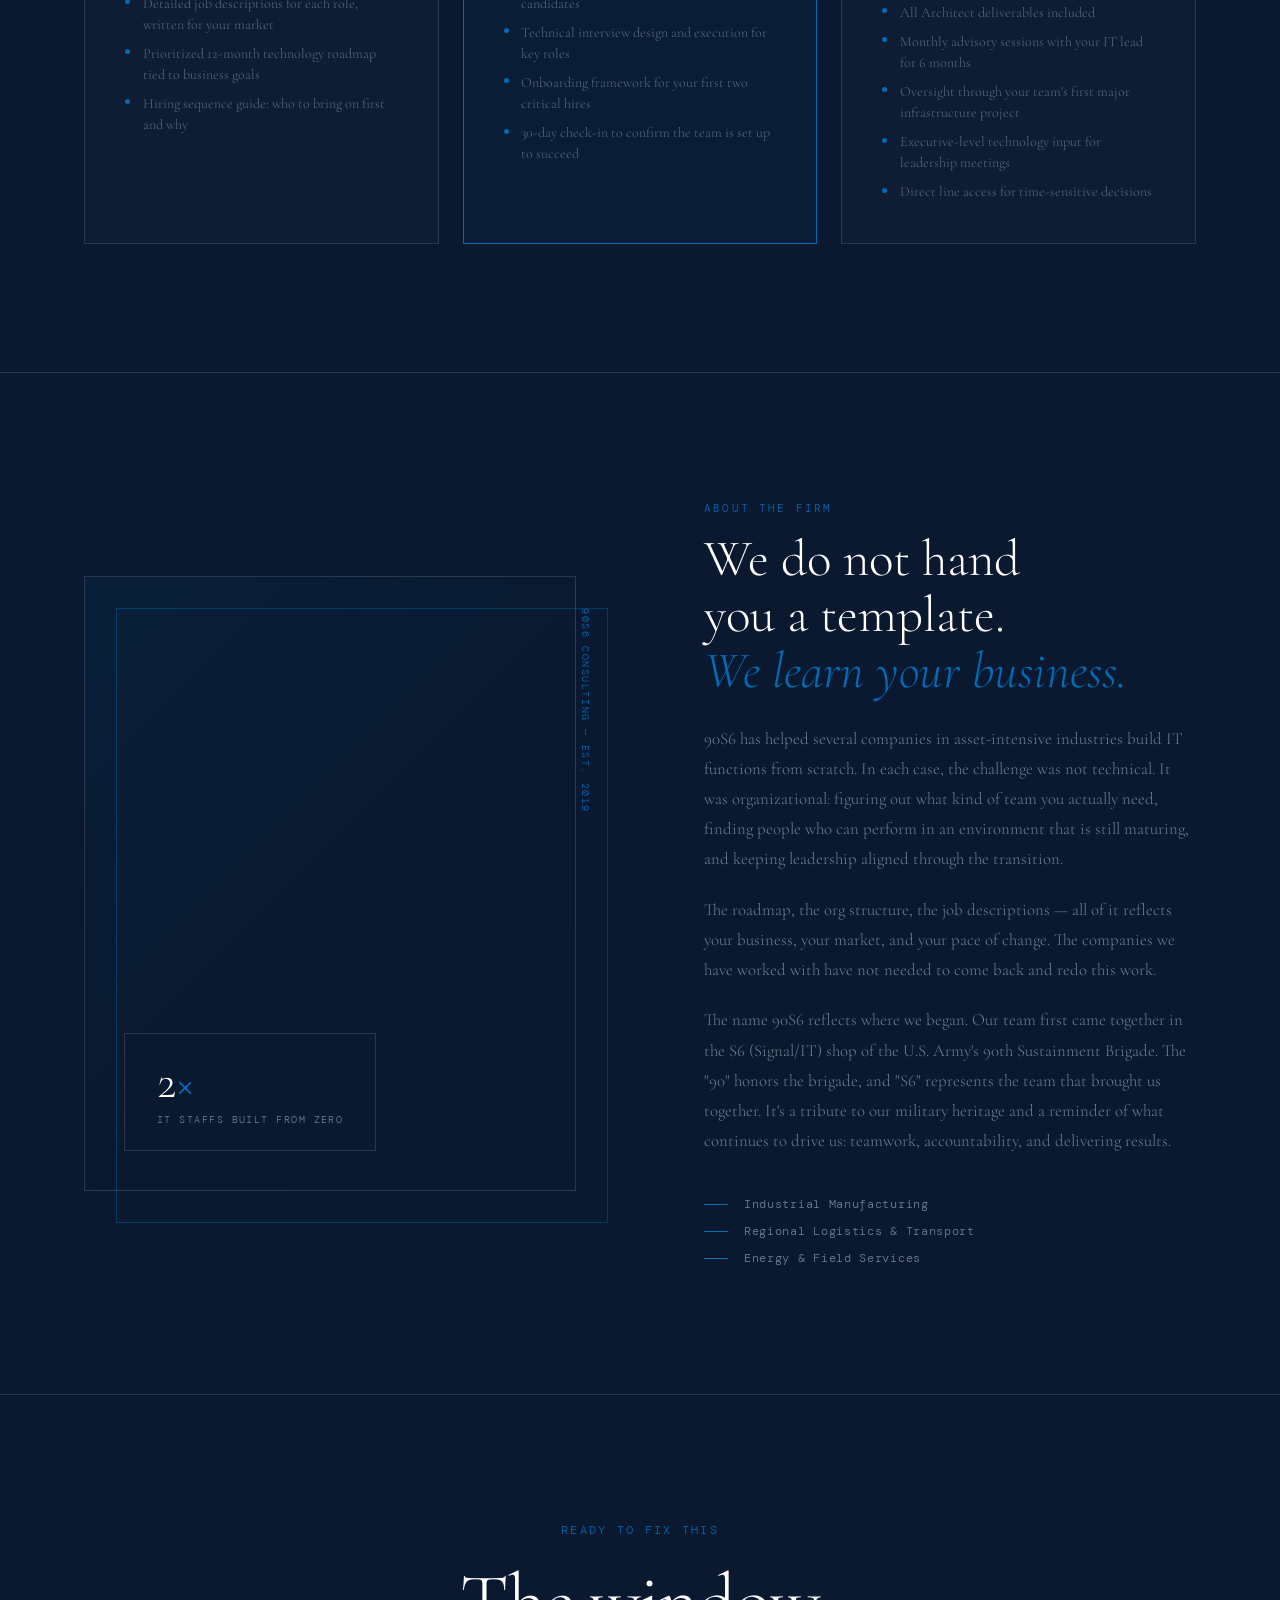
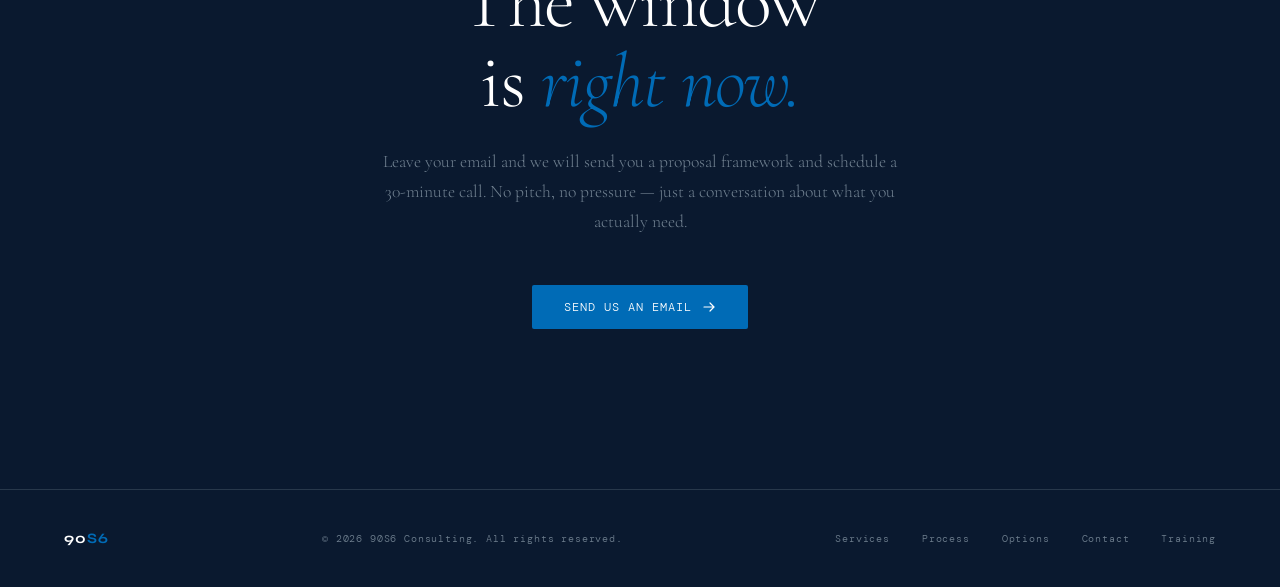
==== commit aefeef60: "Refine homepage appearance toggle styling" ====
--- a/index.html
+++ b/index.html
@@ -761,6 +761,16 @@
   footer { flex-direction: column; gap: 1.5rem; text-align: center; padding: 2rem; }
   .footer-links { flex-wrap: wrap; justify-content: center; }
 }
+
+/* Compact 90S6 appearance control */
+.nav-actions .theme-toggle{display:inline-flex;align-items:center;justify-content:center;gap:9px;min-height:38px;padding:0 13px;border:1px solid rgba(112,128,144,.35);border-radius:999px;background:rgba(112,128,144,.10);color:var(--cloud);font:600 10px/1 var(--ff-ui);letter-spacing:.09em;text-transform:uppercase;white-space:nowrap;cursor:pointer;transition:background .2s,border-color .2s,transform .2s,color .2s;}
+.nav-actions .theme-toggle:hover{border-color:var(--honolulu);background:var(--honolulu15);transform:translateY(-1px)}
+.nav-actions .theme-toggle:focus-visible{outline:2px solid var(--honolulu);outline-offset:3px}
+.nav-actions .theme-toggle svg{width:16px;height:16px;flex:none;stroke:currentColor;stroke-width:1.8;fill:none;stroke-linecap:round;stroke-linejoin:round}
+:root[data-theme="light"] .nav-actions .theme-toggle{background:rgba(10,25,47,.045);border-color:rgba(10,25,47,.20);color:#0A192F}
+:root[data-theme="light"] .nav-actions .theme-toggle:hover{background:rgba(0,107,182,.09);border-color:#006BB6}
+@media(max-width:600px){.nav-actions .theme-toggle{padding:0 10px;min-width:38px}.nav-actions .theme-toggle .theme-label{display:none}}
+@media(prefers-reduced-motion:reduce){.nav-actions .theme-toggle{transition:none}}
 </style>
 </head>
 <body>
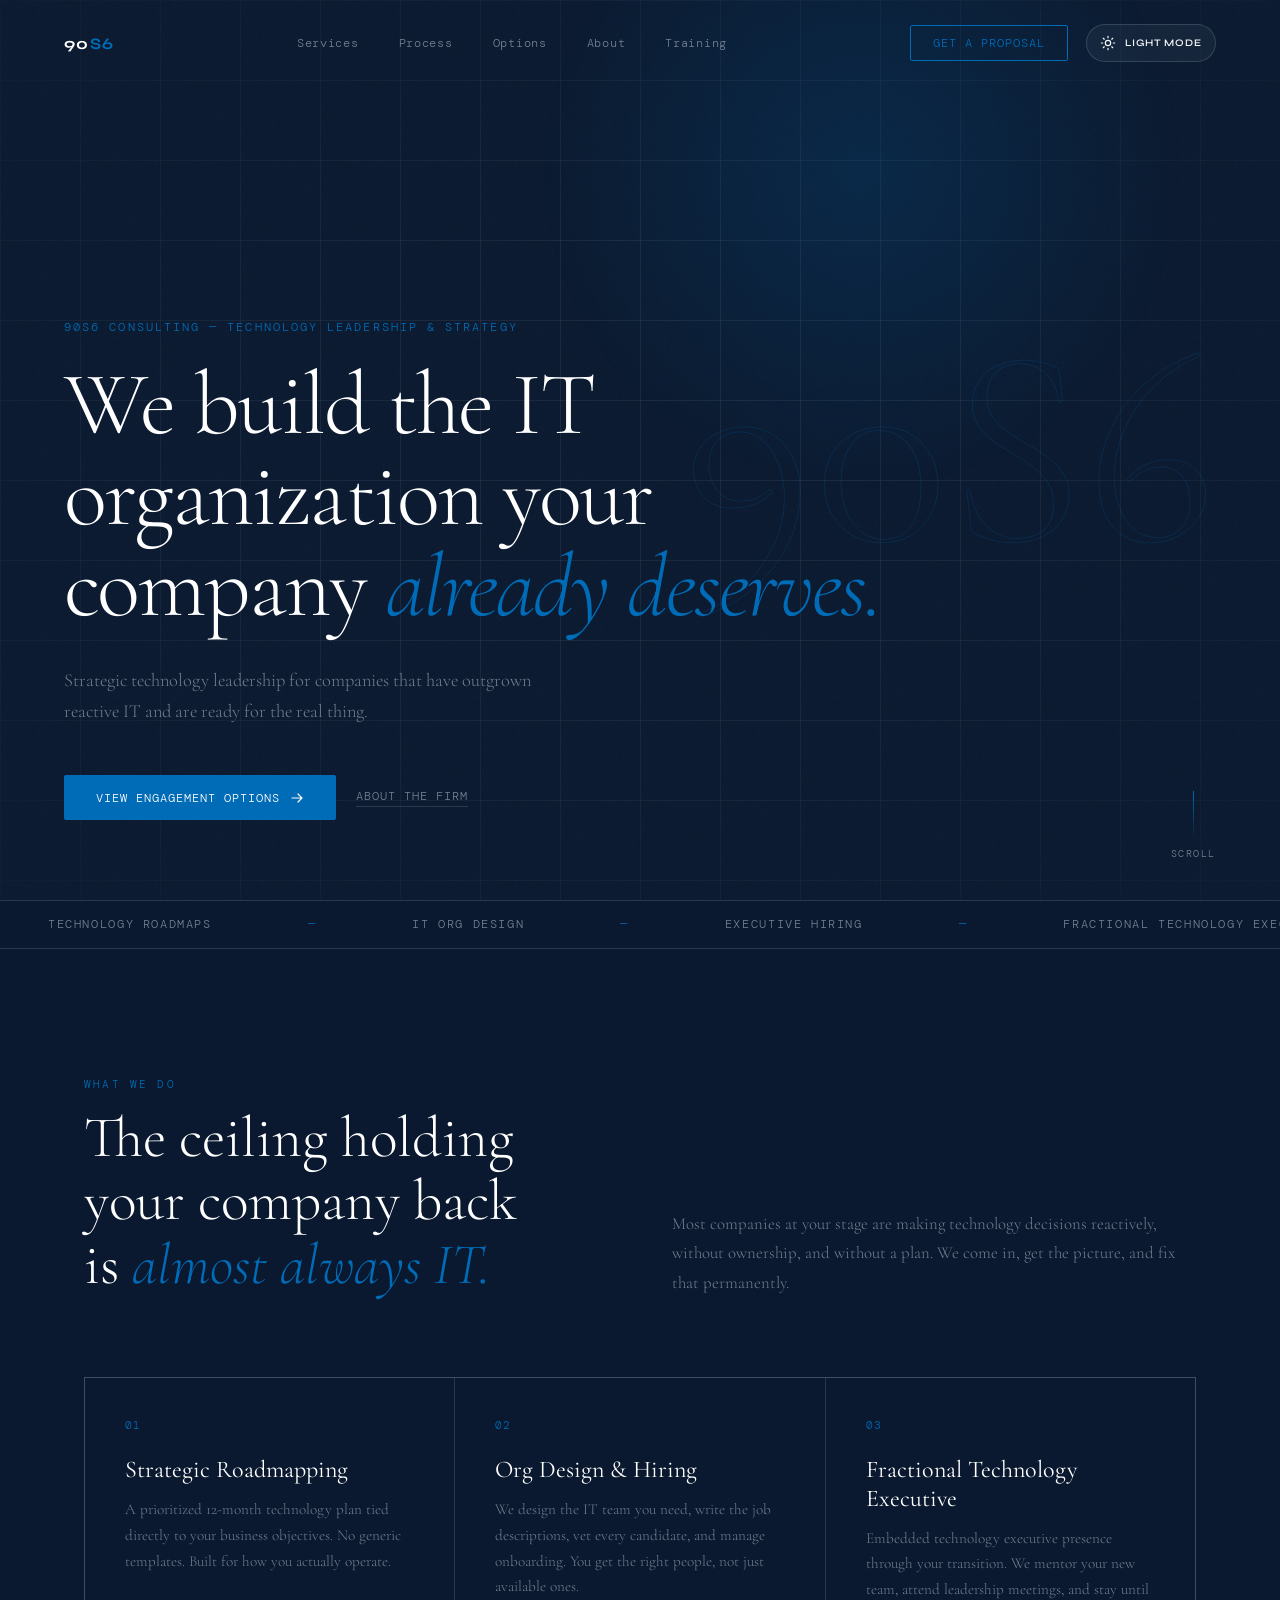
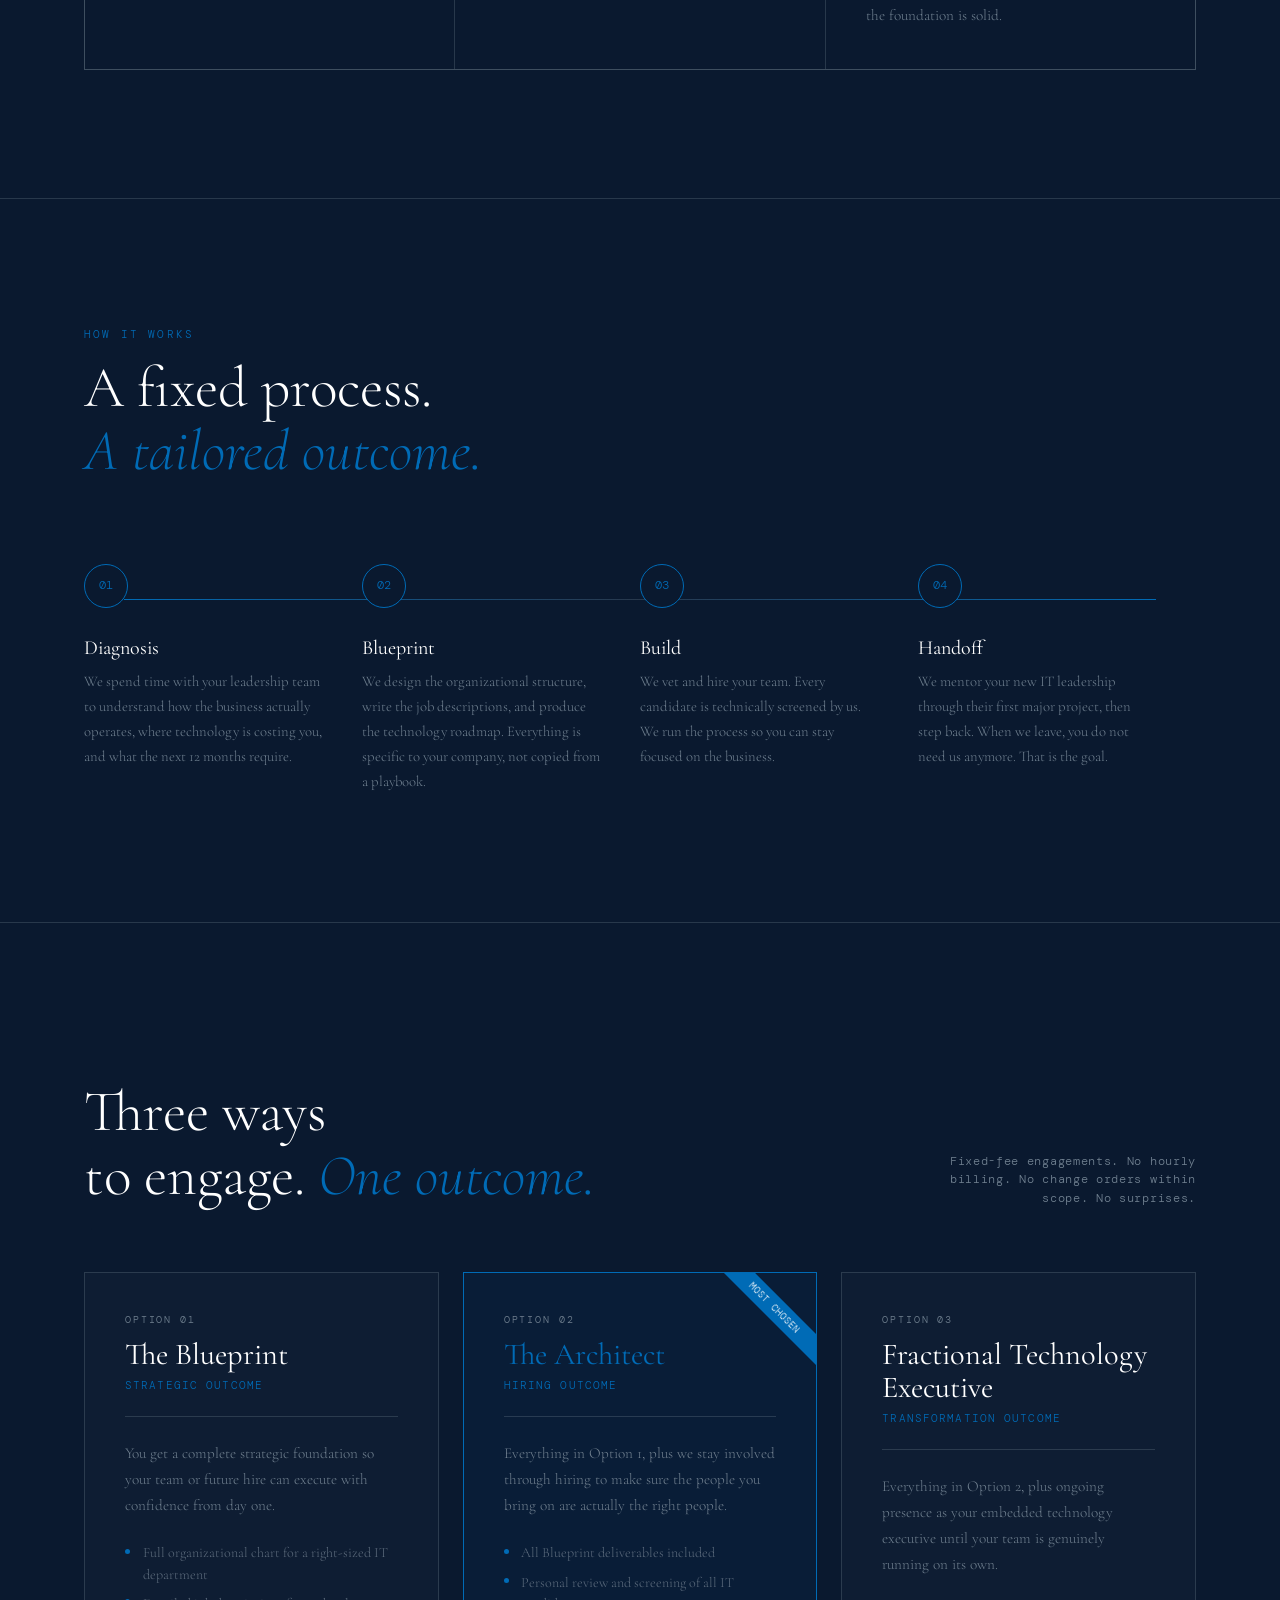
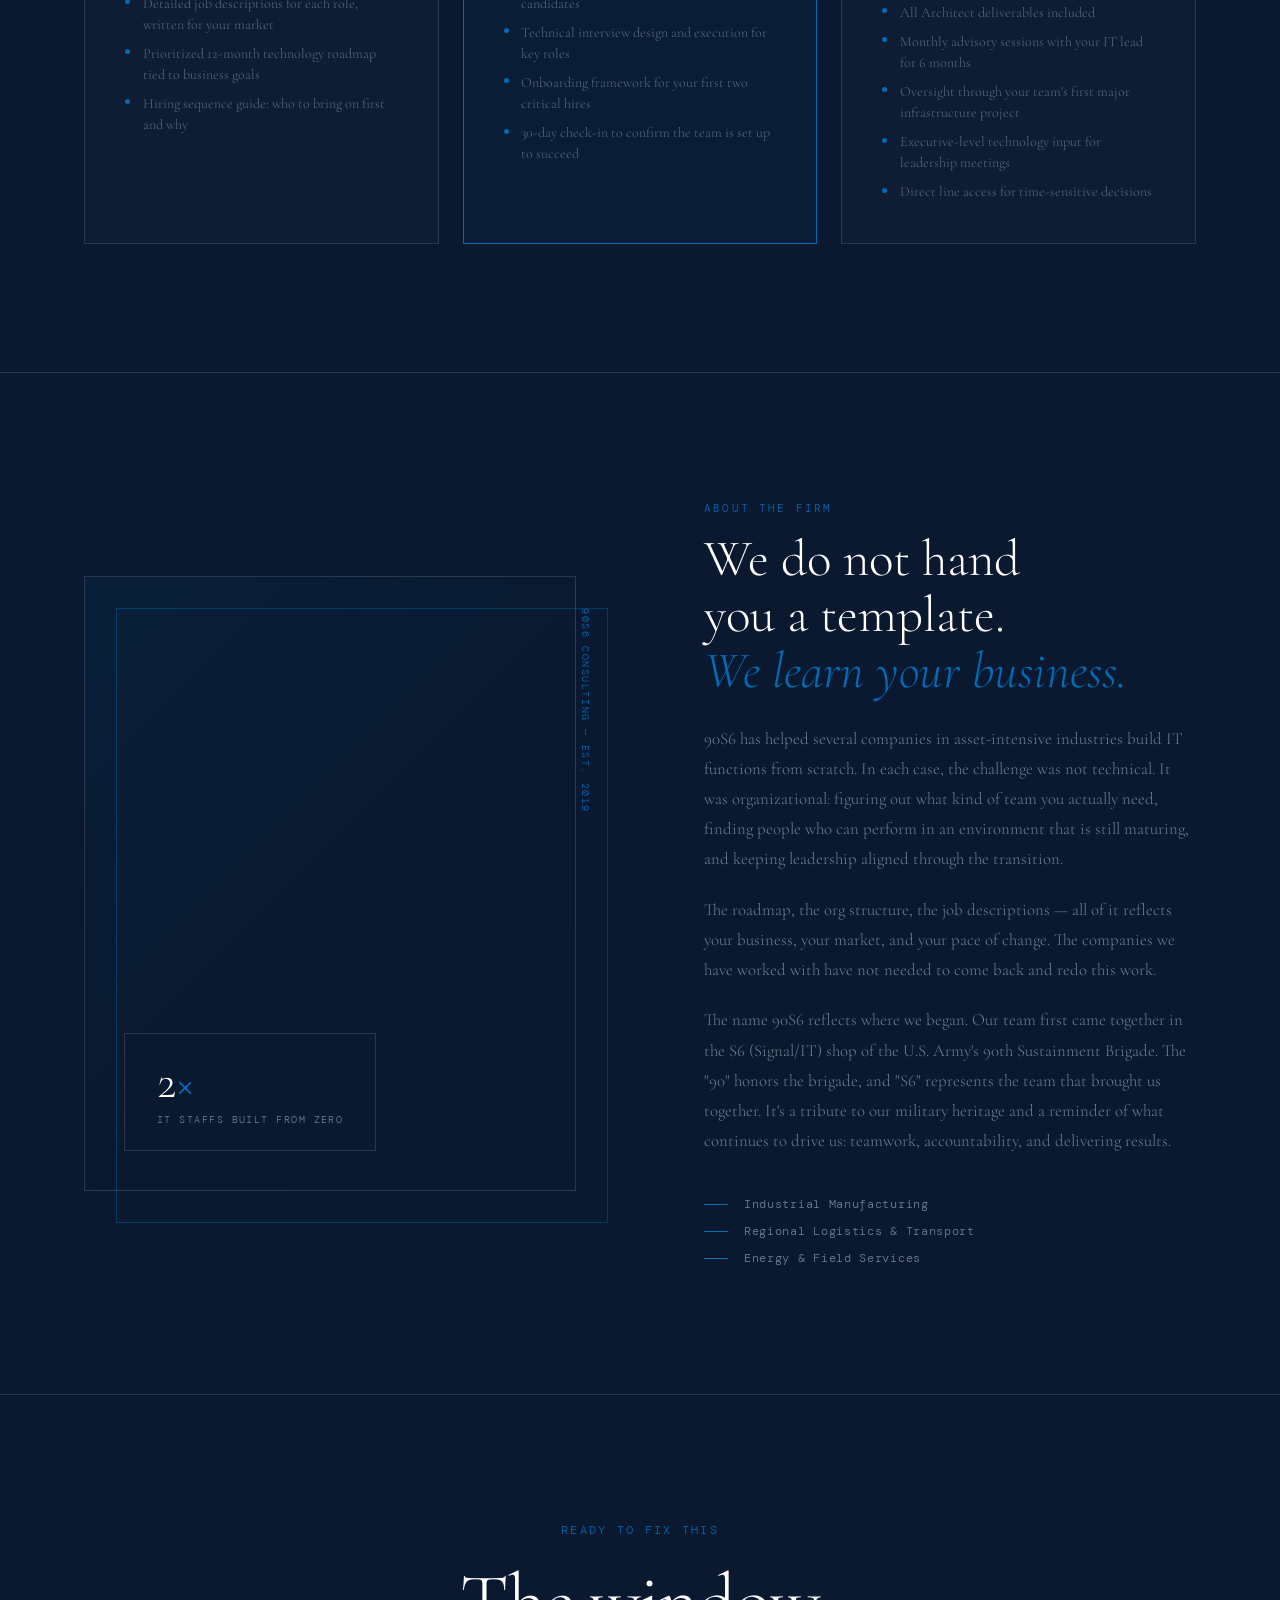
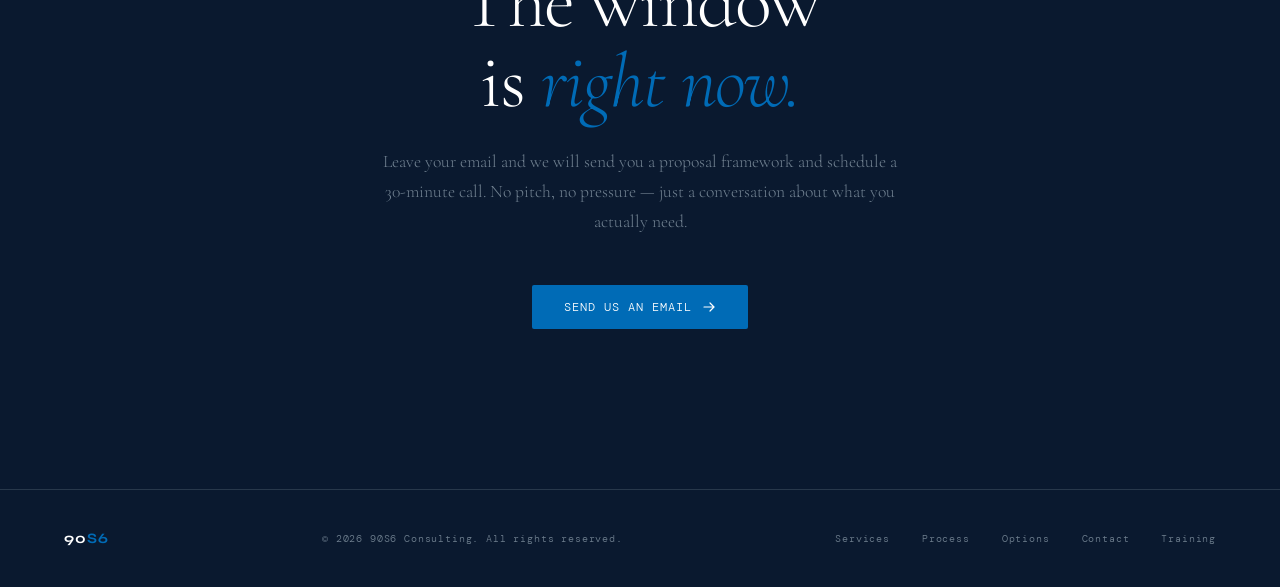
==== commit 86373717: "Load active light theme stylesheet and space navigation actions" ====
--- a/index.html
+++ b/index.html
@@ -17,6 +17,7 @@
 <title>90S6 Consulting — Technology Leadership & Strategy</title>
 <link rel="preconnect" href="https://fonts.googleapis.com">
 <link href="https://fonts.googleapis.com/css2?family=Cormorant+Garamond:ital,wght@0,300;0,400;0,500;0,600;1,300;1,400&family=DM+Mono:wght@300;400&family=Syne:wght@400;500;700;800&display=swap" rel="stylesheet">
+<link rel="stylesheet" href="assets/light-mode.css">
 <style>
 /* ── TOKENS ──────────────────────────────────────────────────────── */
 :root {
@@ -763,6 +764,8 @@
 }
 
 /* Compact 90S6 appearance control */
+.nav-actions{display:flex;align-items:center;gap:18px;flex-shrink:0}
+@media(max-width:600px){.nav-actions{gap:10px}}
 .nav-actions .theme-toggle{display:inline-flex;align-items:center;justify-content:center;gap:9px;min-height:38px;padding:0 13px;border:1px solid rgba(112,128,144,.35);border-radius:999px;background:rgba(112,128,144,.10);color:var(--cloud);font:600 10px/1 var(--ff-ui);letter-spacing:.09em;text-transform:uppercase;white-space:nowrap;cursor:pointer;transition:background .2s,border-color .2s,transform .2s,color .2s;}
 .nav-actions .theme-toggle:hover{border-color:var(--honolulu);background:var(--honolulu15);transform:translateY(-1px)}
 .nav-actions .theme-toggle:focus-visible{outline:2px solid var(--honolulu);outline-offset:3px}
